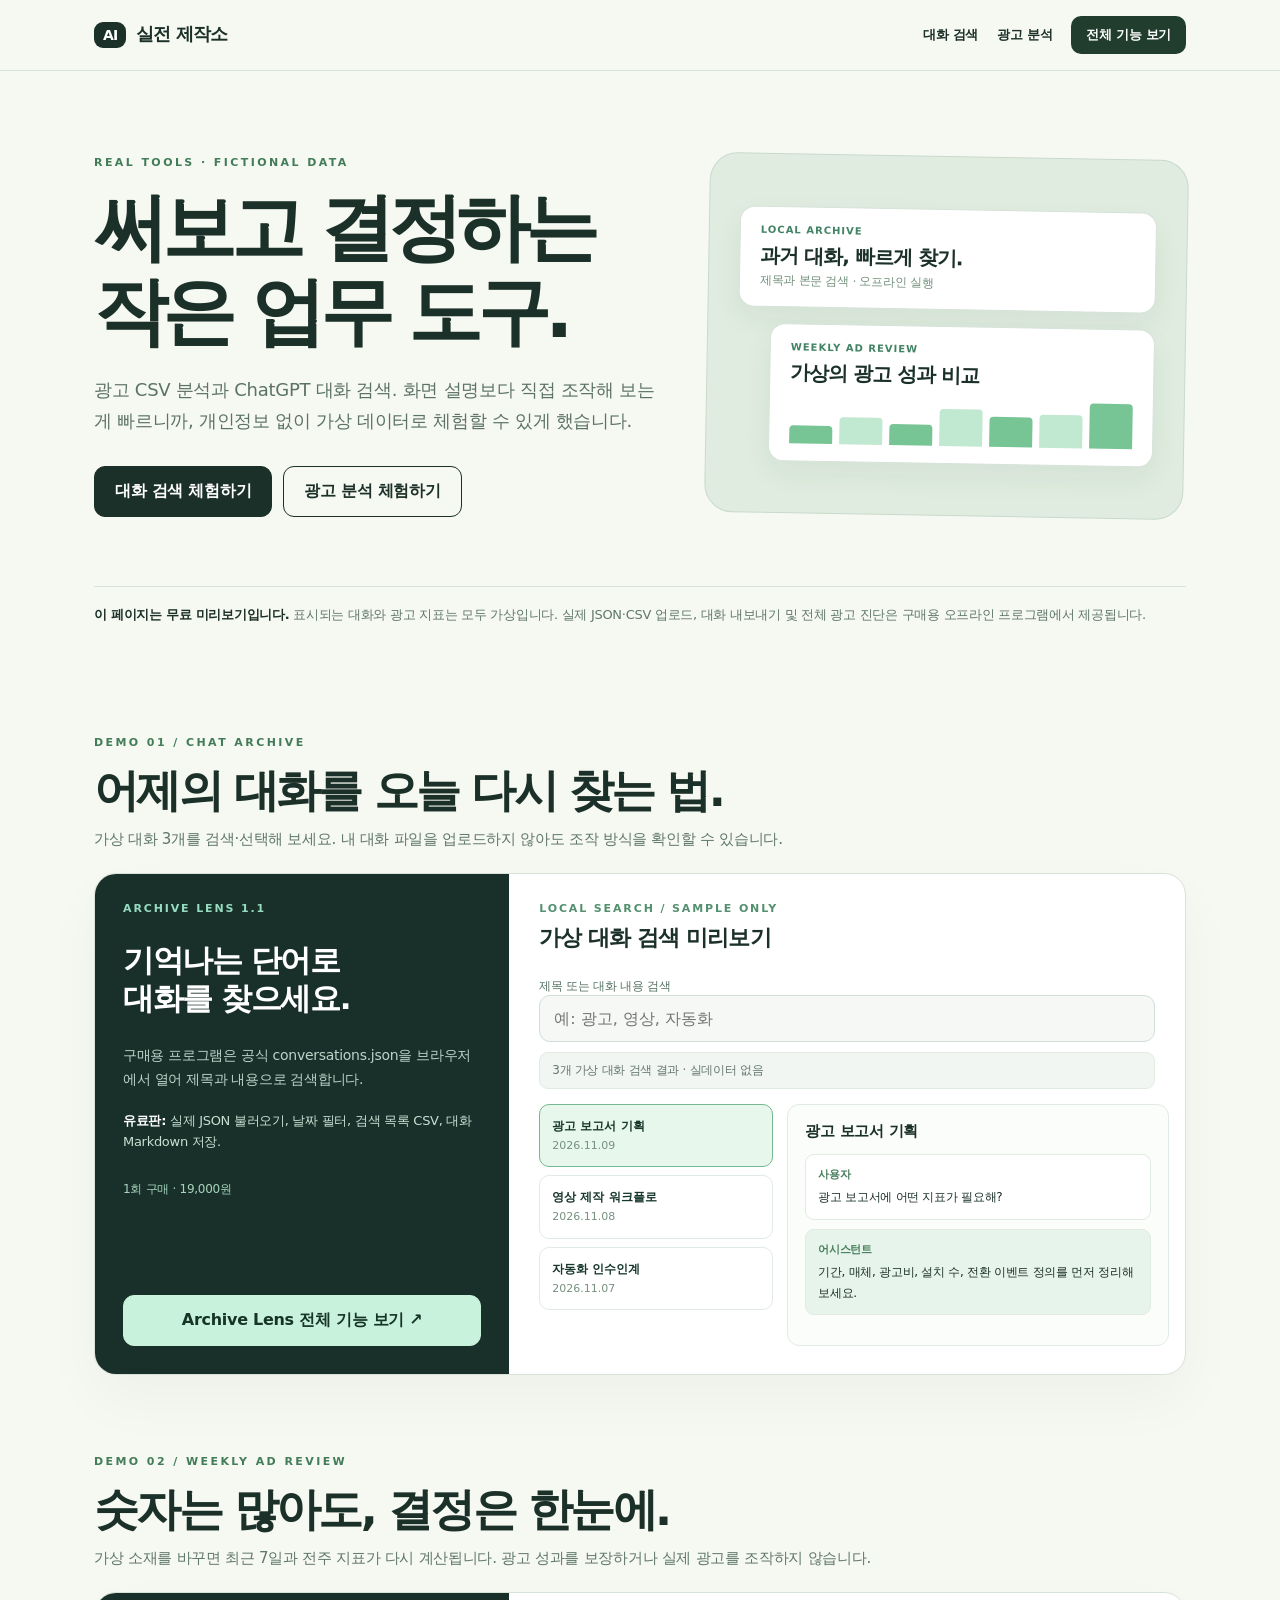
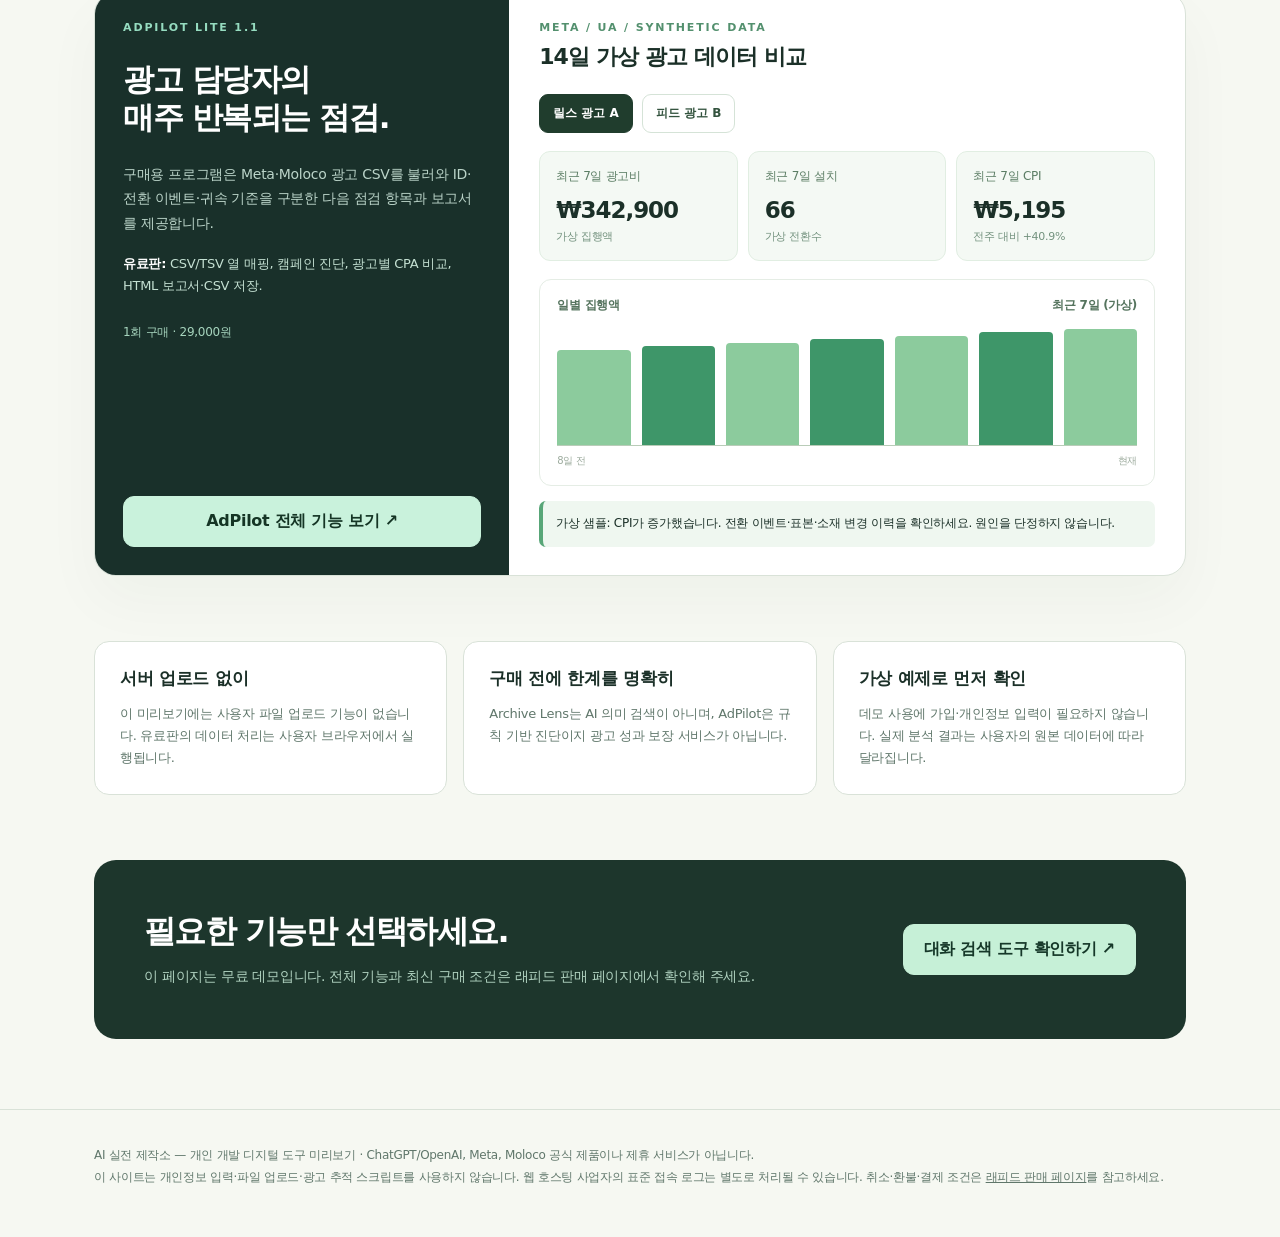
==== index.html @ 25ae543c "Publish fictional-data demo and transparent product links" ====
<!doctype html>
<html lang="ko">
<head>
<meta charset="utf-8">
<meta name="viewport" content="width=device-width,initial-scale=1">
<meta name="theme-color" content="#f6f8f2">
<meta name="description" content="설치 없이 바로 체험하는 오프라인 업무 도구. ChatGPT 대화 검색 Archive Lens 1.1과 Meta·Moloco 광고 CSV 분석 AdPilot Lite 1.1의 가상 데이터 미리보기.">
<meta property="og:type" content="website">
<meta property="og:title" content="AI 실전 제작소 | 실전 도구 무료 체험">
<meta property="og:description" content="가상 샘플로 먼저 확인하고, 필요한 제품만 구매하세요. 개인정보 업로드 없는 미리보기.">
<meta property="og:url" content="https://latpeed-ai-lab-preview.pages.dev/">
<meta property="og:image" content="https://latpeed-ai-lab-preview.pages.dev/preview.png">
<meta property="og:image:width" content="1200">
<meta property="og:image:height" content="630">
<meta name="twitter:card" content="summary_large_image">
<link rel="canonical" href="https://latpeed-ai-lab-preview.pages.dev/">
<title>AI 실전 제작소 | 오프라인 도구 무료 체험</title>
<style>
:root{color-scheme:light;--ink:#1b3028;--muted:#60776b;--line:#d9e2d8;--white:#fff;--mint:#d6f4df;--leaf:#246645;--cream:#f6f8f2}
*{box-sizing:border-box}html{scroll-behavior:smooth}body{margin:0;background:var(--cream);color:var(--ink);font-family:system-ui,-apple-system,"Apple SD Gothic Neo","Noto Sans KR",sans-serif;letter-spacing:-.018em}
button,input{font:inherit}button{cursor:pointer}a{color:inherit}header{position:sticky;top:0;background:rgba(246,248,242,.94);backdrop-filter:blur(16px);border-bottom:1px solid var(--line);z-index:10}
nav,.wrap{max-width:1140px;margin:auto;padding:0 24px}nav{min-height:70px;display:flex;align-items:center;justify-content:space-between;gap:16px}nav .brand{font-weight:850;font-size:18px;letter-spacing:-.05em;text-decoration:none}nav .brand span{display:inline-block;background:var(--ink);color:white;border-radius:9px;padding:5px 9px;margin-right:10px;font-size:14px}nav .links{display:flex;gap:19px;align-items:center;font-size:13px;font-weight:700}nav .links a{text-decoration:none}.toplink{background:#213d2d;color:#fff;padding:10px 15px;border-radius:10px}
.hero{padding:85px 0 56px;display:grid;grid-template-columns:1.1fr .9fr;gap:28px;align-items:center}.eyebrow{font-size:11px;letter-spacing:.22em;font-weight:850;color:#427c58}.hero h1{font-size:clamp(40px,6vw,74px);line-height:1.14;letter-spacing:-.075em;margin:16px 0 20px;font-weight:850}.hero p{font-size:18px;line-height:1.75;color:#5b7266;max-width:570px}.actions{display:flex;gap:11px;flex-wrap:wrap;margin-top:29px}.btn{border:1px solid var(--ink);background:var(--ink);color:#fff;border-radius:11px;padding:14px 20px;font-weight:800;text-decoration:none;display:inline-flex;align-items:center;justify-content:center}.btn.secondary{background:transparent;color:var(--ink)}.btn:focus-visible,button:focus-visible,a:focus-visible,input:focus-visible{outline:3px solid #51aa76;outline-offset:3px}
.hero-art{background:#dfecdf;border:1px solid #c9dacb;border-radius:28px;padding:30px;min-height:360px;display:flex;flex-direction:column;gap:16px;justify-content:center;transform:rotate(1deg)}
.mock{border:1px solid #d7e2d9;background:white;border-radius:15px;padding:17px 20px;box-shadow:0 12px 30px #24462f0f}.mock:nth-child(2){margin-left:32px}.mock .mini{font-size:10px;font-weight:800;letter-spacing:.1em;color:#438365}.mock strong{display:block;margin-top:7px;font-size:20px;letter-spacing:-.05em}.bars{display:flex;gap:7px;height:45px;align-items:end;margin-top:12px}.bars i{display:block;background:#77c495;border-radius:4px 4px 0 0;flex:1}.bars i:nth-child(2n){background:#c1e8d0}
.note{border-top:1px solid var(--line);padding:19px 0;color:var(--muted);font-size:13px}.note strong{color:var(--ink)}.section-head{padding:75px 0 20px}.section-head h2{font-size:clamp(29px,4vw,45px);line-height:1.3;letter-spacing:-.06em;margin:12px 0 7px}.section-head p{margin:0;color:var(--muted);font-size:15px;line-height:1.7}
.demo{display:grid;grid-template-columns:0.38fr .62fr;border:1px solid var(--line);background:white;border-radius:22px;overflow:hidden;min-height:475px;box-shadow:0 25px 60px #16342109}.side{background:#19302a;color:#fff;padding:28px;display:flex;flex-direction:column;gap:18px}.side .line{color:#96dcc0;letter-spacing:.17em;font-weight:800;font-size:11px}.side h3{font-size:31px;line-height:1.23;letter-spacing:-.045em;margin:8px 0}.side p{font-size:14px;line-height:1.75;color:#bbd4c9;margin:0}.side .bullet{font-size:13px;line-height:1.65;color:#c5e1d3}.side .bullet b{color:white}.side .btn{background:#c9f2dc;color:#153525;border-color:#c9f2dc;margin-top:auto}.side .price{font-size:12px;color:#a6d4bd;margin-top:10px}.panel{padding:28px 30px;min-width:0}.panel-label{font-size:11px;color:#53906e;font-weight:800;letter-spacing:.17em}.panel-title{font-weight:800;font-size:22px;letter-spacing:-.04em;margin:8px 0 22px}
.search{width:100%;border:1px solid #d2dfd7;border-radius:11px;background:#f5f8f5;padding:13px 14px;outline:none}.search:focus{border-color:#4b956e}.sample-bar{font-size:12px;color:#65776e;background:#f1f6f2;border:1px solid #e2ebe2;border-radius:9px;margin:10px 0 15px;padding:9px 12px}.archive-layout{display:grid;grid-template-columns:38% 62%;gap:14px}.chat-list{display:flex;flex-direction:column;gap:8px}.chat-list button{border:1px solid #e1eae3;padding:12px;border-radius:10px;background:#fff;text-align:left;color:#18372b;font-size:12px;font-weight:800;line-height:1.5}.chat-list button.active,.chat-list button:hover{background:#e7f7eb;border-color:#75b992}.chat-list button small{display:block;font-size:11px;font-weight:400;color:#75917e;margin-top:3px}.chat-body{border:1px solid #e1eae3;border-radius:12px;padding:17px;background:#fbfdfa;min-height:242px;overflow-wrap:anywhere}.chat-body h4{margin:0 0 13px;font-size:15px}.bubble{padding:11px 12px;margin:9px 0;border:1px solid #e1ebe2;border-radius:9px;background:white;font-size:12px;line-height:1.7}.bubble strong{display:block;margin-bottom:3px;font-size:11px;color:#487f5c}.bubble.ai{background:#e7f4eb}
.metric-grid{display:grid;grid-template-columns:repeat(3,1fr);gap:10px;margin:18px 0}.metric{background:#f4f9f4;border:1px solid #e1eee2;border-radius:11px;padding:16px}.metric .label{font-size:12px;color:#5b7d64}.metric .number{margin-top:12px;font-weight:800;font-size:23px;letter-spacing:-.045em}.metric small{display:block;color:#72917d;font-size:11px;margin-top:6px}.ad-select{display:flex;gap:9px;flex-wrap:wrap}.ad-select button{border:1px solid #d5e3d7;padding:10px 13px;border-radius:9px;background:white;font-weight:700;font-size:12px;color:#33533e}.ad-select button.active{background:#203d2d;border-color:#203d2d;color:white}
.ad-chart{border:1px solid #e5ede5;border-radius:12px;padding:17px;margin-top:12px}.ad-chart header{position:static;background:transparent;border:0;font-size:12px;color:#55745e;font-weight:800;display:flex;justify-content:space-between}.cols{display:flex;height:117px;align-items:flex-end;gap:11px;border-bottom:1px solid #b9ccb8;margin-top:15px}.bar-col{flex:1;display:flex;flex-direction:column;justify-content:flex-end;height:100%;gap:2px}.bar-col div{background:#8ccb9d;border-radius:4px 4px 0 0;min-height:4px}.bar-col:nth-child(2n) div{background:#3e9669}.bar-legend{display:flex;justify-content:space-between;margin-top:8px;color:#9cab9d;font-size:10px}.tip{background:#eff7f0;border-left:4px solid #58a678;border-radius:7px;margin-top:15px;padding:13px;font-size:12px;line-height:1.65}
.explain{display:grid;grid-template-columns:repeat(3,1fr);gap:16px;margin:65px 0}.explain article{padding:25px;border:1px solid var(--line);border-radius:15px;background:#fff}.explain article strong{font-size:17px}.explain p{font-size:13px;color:var(--muted);line-height:1.7;margin-bottom:0}.final{background:#1d362c;color:#fff;border-radius:22px;padding:50px;margin:34px 0 70px;display:flex;align-items:center;justify-content:space-between;gap:25px}.final h2{margin:0 0 11px;font-size:32px;letter-spacing:-.05em}.final p{margin:0;color:#b0d2c0;line-height:1.7;font-size:14px}.final .btn{background:#c6f0d7;color:#163829;border-color:#c6f0d7;white-space:nowrap}footer{border-top:1px solid var(--line);padding:34px 0 48px;color:var(--muted);font-size:12px;line-height:1.9}footer a{text-decoration:underline}
@media(max-width:800px){.hero{grid-template-columns:1fr;padding:57px 0 28px}.hero-art{min-height:245px;transform:none;padding:18px}.hero h1{font-size:48px}.demo{grid-template-columns:1fr}.side .btn{margin-top:10px}.section-head{padding-top:46px}.explain{grid-template-columns:1fr;gap:11px;margin:42px 0}.final{padding:30px;flex-direction:column;align-items:flex-start}.archive-layout{grid-template-columns:1fr}.chat-list{display:grid;grid-template-columns:repeat(3,1fr)}.chat-list button{font-size:11px;padding:9px}}
@media(max-width:480px){nav,.wrap{padding-left:17px;padding-right:17px}nav .links{gap:10px}nav .links a:not(.toplink){display:none}.hero h1{font-size:40px}.hero p{font-size:15px}.panel{padding:22px 16px}.metric-grid{gap:6px}.metric{padding:10px}.metric .number{font-size:17px}.chat-list{grid-template-columns:1fr}.chat-list button{padding:11px}.final{margin-top:25px}.side{padding:25px}.side h3{font-size:26px}}
@media(prefers-reduced-motion:reduce){html{scroll-behavior:auto}*{animation:none!important;transition:none!important}}
</style>
</head>
<body>
<header><nav><a href="#top" class="brand"><span>AI</span>실전 제작소</a><div class="links"><a href="#archive">대화 검색</a><a href="#adpilot">광고 분석</a><a href="https://www.latpeed.com/products/sb5ge?utm_source=ai_lab_demo&utm_medium=owned_site&utm_campaign=launch_20261114&utm_content=adpilot" class="toplink">전체 기능 보기</a></div></nav></header>
<main class="wrap" id="top">
<section class="hero">
<div><div class="eyebrow">REAL TOOLS · FICTIONAL DATA</div><h1>써보고 결정하는<br>작은 업무 도구.</h1><p>광고 CSV 분석과 ChatGPT 대화 검색. 화면 설명보다 직접 조작해 보는 게 빠르니까, 개인정보 없이 가상 데이터로 체험할 수 있게 했습니다.</p><div class="actions"><a class="btn" href="#archive">대화 검색 체험하기</a><a class="btn secondary" href="#adpilot">광고 분석 체험하기</a></div></div>
<div class="hero-art" role="img" aria-label="광고 분석과 오프라인 대화 검색을 표현한 예시 대시보드">
<div class="mock"><div class="mini">LOCAL ARCHIVE</div><strong>과거 대화, 빠르게 찾기.</strong><span style="font-size:12px;color:#718f7b">제목과 본문 검색 · 오프라인 실행</span></div>
<div class="mock"><div class="mini">WEEKLY AD REVIEW</div><strong>가상의 광고 성과 비교</strong><div class="bars"><i style="height:40%"></i><i style="height:60%"></i><i style="height:45%"></i><i style="height:82%"></i><i style="height:65%"></i><i style="height:72%"></i><i style="height:98%"></i></div></div>
</div></section>
<p class="note"><strong>이 페이지는 무료 미리보기입니다.</strong> 표시되는 대화와 광고 지표는 모두 가상입니다. 실제 JSON·CSV 업로드, 대화 내보내기 및 전체 광고 진단은 구매용 오프라인 프로그램에서 제공됩니다.</p>
<section class="section-head" id="archive"><span class="eyebrow">DEMO 01 / CHAT ARCHIVE</span><h2>어제의 대화를 오늘 다시 찾는 법.</h2><p>가상 대화 3개를 검색·선택해 보세요. 내 대화 파일을 업로드하지 않아도 조작 방식을 확인할 수 있습니다.</p></section>
<section class="demo" aria-labelledby="archiveName">
<div class="side"><div class="line">ARCHIVE LENS 1.1</div><h3 id="archiveName">기억나는 단어로<br>대화를 찾으세요.</h3><p>구매용 프로그램은 공식 conversations.json을 브라우저에서 열어 제목과 내용으로 검색합니다.</p><div class="bullet"><b>유료판:</b> 실제 JSON 불러오기, 날짜 필터, 검색 목록 CSV, 대화 Markdown 저장.</div><div class="price">1회 구매 · 19,000원</div><a class="btn" href="https://www.latpeed.com/products/tej54?utm_source=ai_lab_demo&utm_medium=owned_site&utm_campaign=launch_20261114&utm_content=archive">Archive Lens 전체 기능 보기 ↗</a></div>
<div class="panel"><div class="panel-label">LOCAL SEARCH / SAMPLE ONLY</div><div class="panel-title">가상 대화 검색 미리보기</div><label for="query" style="font-size:12px;color:#557263">제목 또는 대화 내용 검색</label><input class="search" id="query" autocomplete="off" placeholder="예: 광고, 영상, 자동화"><div class="sample-bar" id="archiveCount" role="status">3개 가상 대화</div><div class="archive-layout"><div class="chat-list" id="chatList"></div><div class="chat-body" id="chatBody" aria-live="polite"></div></div></div>
</section>
<section class="section-head" id="adpilot"><span class="eyebrow">DEMO 02 / WEEKLY AD REVIEW</span><h2>숫자는 많아도, 결정은 한눈에.</h2><p>가상 소재를 바꾸면 최근 7일과 전주 지표가 다시 계산됩니다. 광고 성과를 보장하거나 실제 광고를 조작하지 않습니다.</p></section>
<section class="demo" aria-labelledby="pilotName">
<div class="side"><div class="line">ADPILOT LITE 1.1</div><h3 id="pilotName">광고 담당자의<br>매주 반복되는 점검.</h3><p>구매용 프로그램은 Meta·Moloco 광고 CSV를 불러와 ID·전환 이벤트·귀속 기준을 구분한 다음 점검 항목과 보고서를 제공합니다.</p><div class="bullet"><b>유료판:</b> CSV/TSV 열 매핑, 캠페인 진단, 광고별 CPA 비교, HTML 보고서·CSV 저장.</div><div class="price">1회 구매 · 29,000원</div><a class="btn" href="https://www.latpeed.com/products/sb5ge?utm_source=ai_lab_demo&utm_medium=owned_site&utm_campaign=launch_20261114&utm_content=adpilot">AdPilot 전체 기능 보기 ↗</a></div>
<div class="panel"><div class="panel-label">META / UA / SYNTHETIC DATA</div><div class="panel-title">14일 가상 광고 데이터 비교</div><div class="ad-select" id="adControls"><button class="active" type="button" data-ad="a">릴스 광고 A</button><button type="button" data-ad="b">피드 광고 B</button></div><div class="metric-grid"><div class="metric"><div class="label">최근 7일 광고비</div><div class="number" id="spend">—</div><small>가상 집행액</small></div><div class="metric"><div class="label">최근 7일 설치</div><div class="number" id="installs">—</div><small>가상 전환수</small></div><div class="metric"><div class="label">최근 7일 CPI</div><div class="number" id="cpi">—</div><small id="delta">전주 대비 —</small></div></div><div class="ad-chart"><header><span>일별 집행액</span><span>최근 7일 (가상)</span></header><div class="cols" id="adBars" role="img" aria-label="선택한 가상 광고의 최근 7일 집행액 막대그래프"></div><div class="bar-legend"><span>8일 전</span><span>현재</span></div></div><div class="tip" id="adTip" role="status">샘플 지표를 확인하세요.</div></div>
</section>
<div class="explain"><article><strong>서버 업로드 없이</strong><p>이 미리보기에는 사용자 파일 업로드 기능이 없습니다. 유료판의 데이터 처리는 사용자 브라우저에서 실행됩니다.</p></article><article><strong>구매 전에 한계를 명확히</strong><p>Archive Lens는 AI 의미 검색이 아니며, AdPilot은 규칙 기반 진단이지 광고 성과 보장 서비스가 아닙니다.</p></article><article><strong>가상 예제로 먼저 확인</strong><p>데모 사용에 가입·개인정보 입력이 필요하지 않습니다. 실제 분석 결과는 사용자의 원본 데이터에 따라 달라집니다.</p></article></div>
<div class="final"><div><h2>필요한 기능만 선택하세요.</h2><p>이 페이지는 무료 데모입니다. 전체 기능과 최신 구매 조건은 래피드 판매 페이지에서 확인해 주세요.</p></div><a class="btn" href="https://www.latpeed.com/products/tej54?utm_source=ai_lab_demo&utm_medium=owned_site&utm_campaign=launch_20261114&utm_content=archive">대화 검색 도구 확인하기 ↗</a></div>
</main>
<footer><div class="wrap">AI 실전 제작소 — 개인 개발 디지털 도구 미리보기 · ChatGPT/OpenAI, Meta, Moloco 공식 제품이나 제휴 서비스가 아닙니다.<br>이 사이트는 개인정보 입력·파일 업로드·광고 추적 스크립트를 사용하지 않습니다. 웹 호스팅 사업자의 표준 접속 로그는 별도로 처리될 수 있습니다. 취소·환불·결제 조건은 <a href="https://www.latpeed.com/products/sb5ge?utm_source=ai_lab_demo&utm_medium=owned_site&utm_campaign=launch_20261114&utm_content=adpilot">래피드 판매 페이지</a>를 참고하세요.</div></footer>
<script>
'use strict';
(function(){
const chats=[
{title:'광고 보고서 기획',date:'2026.11.09',messages:[['사용자','광고 보고서에 어떤 지표가 필요해?'],['어시스턴트','기간, 매체, 광고비, 설치 수, 전환 이벤트 정의를 먼저 정리해 보세요.']]},
{title:'영상 제작 워크플로',date:'2026.11.08',messages:[['사용자','여러 짧은 영상 클립을 조립하려면?'],['어시스턴트','클립 해상도와 프레임 속도를 먼저 확인하고, 순서를 고정한 후 출력 영상을 재생해 검수합니다.']]},
{title:'자동화 인수인계',date:'2026.11.07',messages:[['사용자','자동화 프로젝트를 다른 담당자에게 넘기려면?'],['어시스턴트','실행 환경, 입력 데이터, 완료 기준, 검증 결과, 남은 위험을 기록하세요.']]}]
let selected=0;
const list=document.getElementById('chatList'),body=document.getElementById('chatBody'),query=document.getElementById('query'),count=document.getElementById('archiveCount');
function render(){
 const q=query.value.trim().toLocaleLowerCase(),matches=chats.map((v,i)=>({v,i})).filter(o=>(o.v.title+' '+o.v.messages.map(m=>m[1]).join(' ')).toLocaleLowerCase().includes(q));
 count.textContent=matches.length+'개 가상 대화 검색 결과 · 실데이터 없음';
 if(!matches.find(o=>o.i===selected)) selected=matches.length?matches[0].i:-1;
 list.replaceChildren();
 matches.forEach(o=>{const btn=document.createElement('button');btn.type='button';btn.className=o.i===selected?'active':'';btn.textContent=o.v.title;const small=document.createElement('small');small.textContent=o.v.date;btn.appendChild(small);btn.onclick=function(){selected=o.i;render()};list.appendChild(btn)});
 body.replaceChildren();
 if(selected===-1){const d=document.createElement('p');d.textContent='해당 단어를 포함한 가상 대화가 없습니다.';body.appendChild(d);return}
 const c=chats[selected],h=document.createElement('h4');h.textContent=c.title;body.appendChild(h);
 c.messages.forEach(m=>{const bubble=document.createElement('div');bubble.className='bubble'+(m[0]==='어시스턴트'?' ai':'');const label=document.createElement('strong');label.textContent=m[0];const content=document.createElement('span');content.textContent=m[1];bubble.append(label,content);body.appendChild(bubble)})
}
query.addEventListener('input',render);render();
const data={
a:{name:'릴스 광고 A',prev:[{s:35500,i:11},{s:38000,i:12},{s:38500,i:11},{s:41500,i:11},{s:41200,i:11},{s:42500,i:10},{s:43000,i:10}],now:[{s:44000,i:10},{s:45800,i:9},{s:47600,i:11},{s:49000,i:10},{s:50500,i:8},{s:52100,i:9},{s:53900,i:9}]},
b:{name:'피드 광고 B',prev:[{s:44000,i:14},{s:42000,i:15},{s:42500,i:14},{s:42000,i:15},{s:41800,i:17},{s:40500,i:17},{s:40000,i:18}],now:[{s:39800,i:19},{s:39400,i:19},{s:39000,i:19},{s:38900,i:20},{s:38400,i:21},{s:38000,i:23},{s:37800,i:24}]}}
const won=n=>'₩'+Math.round(n).toLocaleString('ko-KR'),sum=(a,k)=>a.reduce((n,o)=>n+o[k],0);
function showAd(key){
 const item=data[key],total=sum(item.now,'s'),installs=sum(item.now,'i'),prevCpi=sum(item.prev,'s')/sum(item.prev,'i'),cpi=total/installs,delta=(cpi/prevCpi-1)*100;
 document.getElementById('spend').textContent=won(total);document.getElementById('installs').textContent=installs.toLocaleString('ko-KR');document.getElementById('cpi').textContent=won(cpi);
 document.getElementById('delta').textContent='전주 대비 '+(delta>0?'+':'')+delta.toFixed(1)+'%';
 const chart=document.getElementById('adBars');chart.replaceChildren();const max=Math.max(...item.now.map(v=>v.s));
 item.now.forEach(v=>{const col=document.createElement('div');col.className='bar-col';const bar=document.createElement('div');bar.style.height=Math.round(v.s/max*100)+'%';col.append(bar);chart.append(col)});
 document.getElementById('adTip').textContent=delta>0?'가상 샘플: CPI가 증가했습니다. 전환 이벤트·표본·소재 변경 이력을 확인하세요. 원인을 단정하지 않습니다.':'가상 샘플: CPI가 낮아졌습니다. 귀속·이벤트 정의와 표본 조건이 동일한지 확인하세요.';
 document.querySelectorAll('[data-ad]').forEach(b=>b.classList.toggle('active',b.dataset.ad===key))
}
document.querySelectorAll('[data-ad]').forEach(b=>b.addEventListener('click',()=>showAd(b.dataset.ad)));showAd('a');
})();
</script>
</body></html>
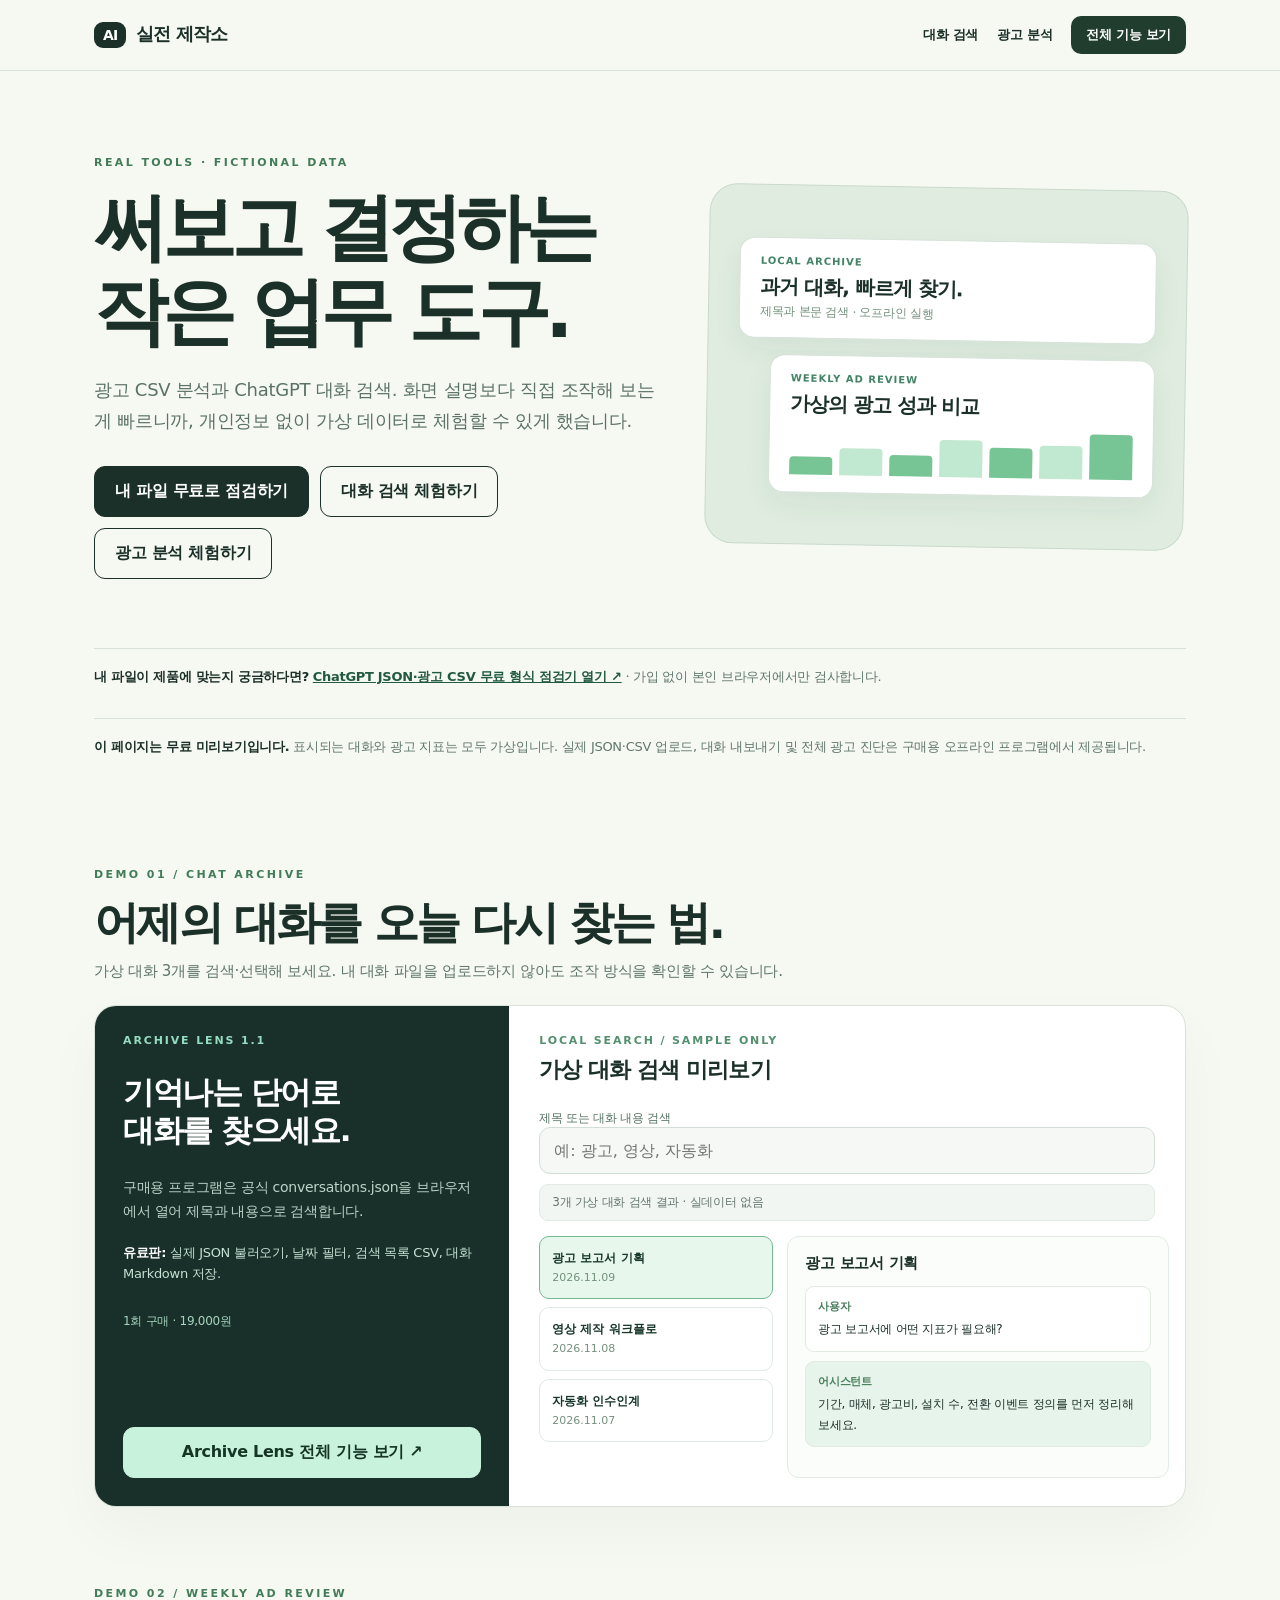
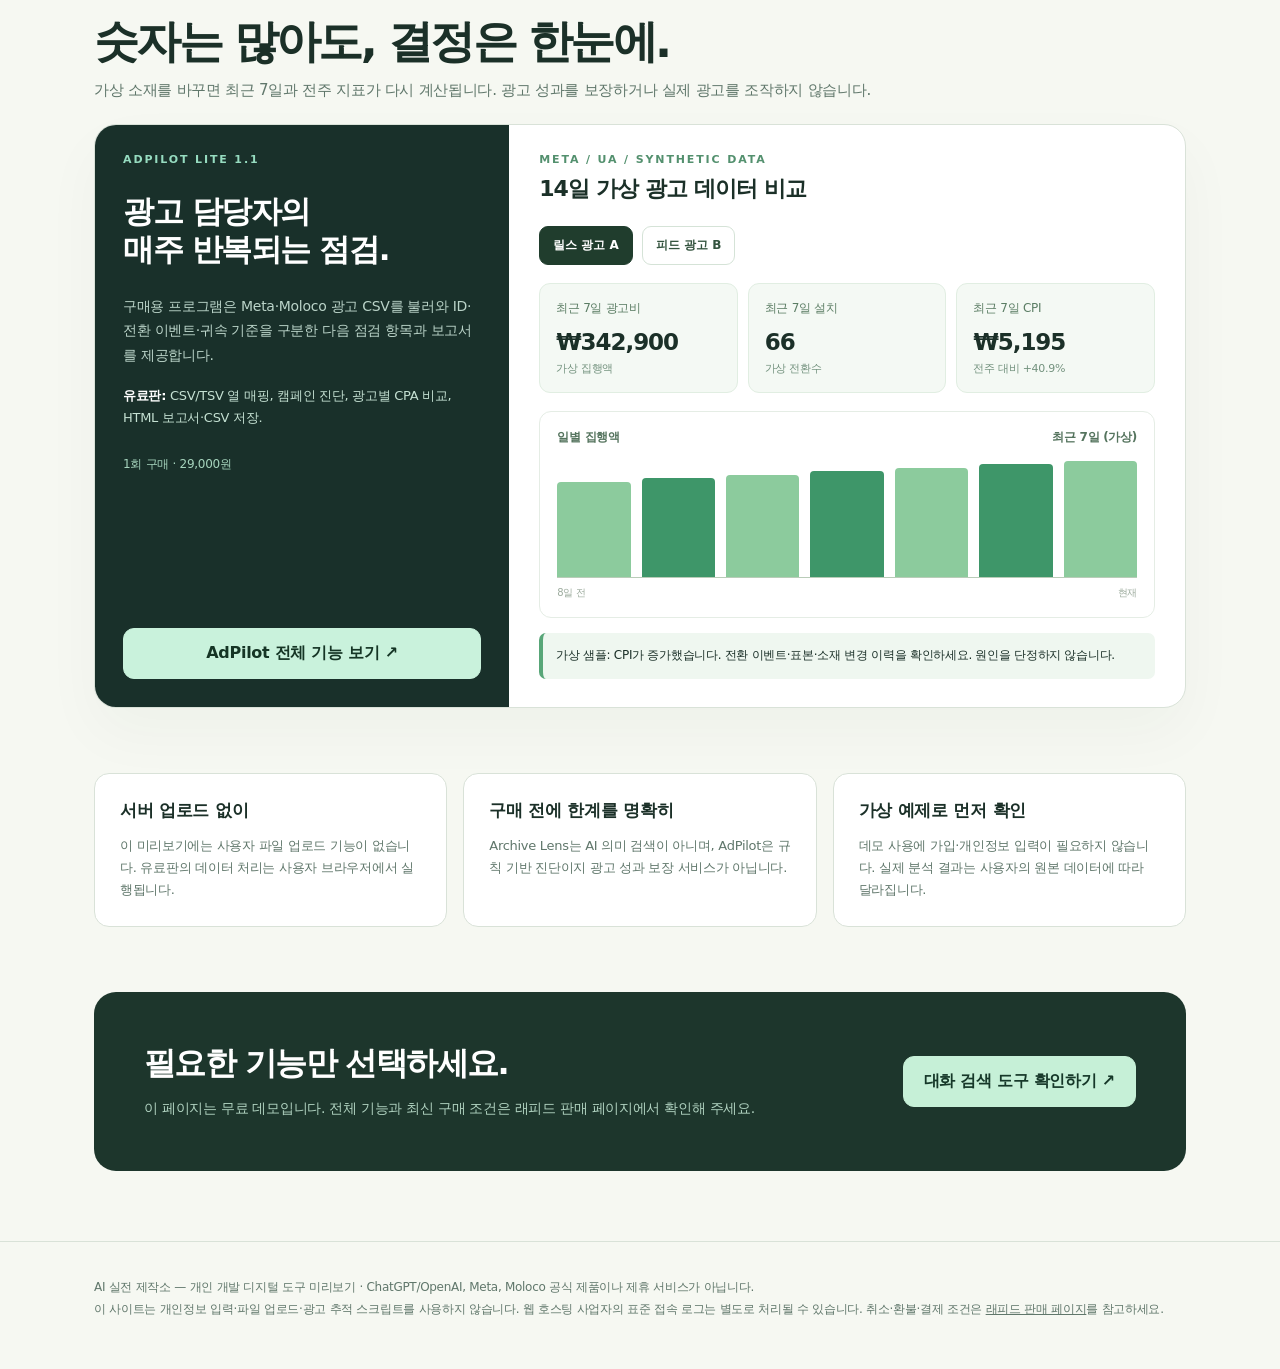
==== commit d181d867: "Add free local ChatGPT JSON and ad CSV compatibility precheck" ====
--- a/index.html
+++ b/index.html
@@ -4,6 +4,7 @@
 <meta charset="utf-8">
 <meta name="viewport" content="width=device-width,initial-scale=1">
 <meta name="theme-color" content="#f6f8f2">
+<link rel="icon" href="favicon.svg" type="image/svg+xml">
 <meta name="description" content="설치 없이 바로 체험하는 오프라인 업무 도구. ChatGPT 대화 검색 Archive Lens 1.1과 Meta·Moloco 광고 CSV 분석 AdPilot Lite 1.1의 가상 데이터 미리보기.">
 <meta property="og:type" content="website">
 <meta property="og:title" content="AI 실전 제작소 | 실전 도구 무료 체험">
@@ -15,34 +16,28 @@
 <meta name="twitter:card" content="summary_large_image">
 <link rel="canonical" href="https://latpeed-ai-lab-preview.pages.dev/">
 <title>AI 실전 제작소 | 오프라인 도구 무료 체험</title>
-<style>
-:root{color-scheme:light;--ink:#1b3028;--muted:#60776b;--line:#d9e2d8;--white:#fff;--mint:#d6f4df;--leaf:#246645;--cream:#f6f8f2}
-*{box-sizing:border-box}html{scroll-behavior:smooth}body{margin:0;background:var(--cream);color:var(--ink);font-family:system-ui,-apple-system,"Apple SD Gothic Neo","Noto Sans KR",sans-serif;letter-spacing:-.018em}
-button,input{font:inherit}button{cursor:pointer}a{color:inherit}header{position:sticky;top:0;background:rgba(246,248,242,.94);backdrop-filter:blur(16px);border-bottom:1px solid var(--line);z-index:10}
-nav,.wrap{max-width:1140px;margin:auto;padding:0 24px}nav{min-height:70px;display:flex;align-items:center;justify-content:space-between;gap:16px}nav .brand{font-weight:850;font-size:18px;letter-spacing:-.05em;text-decoration:none}nav .brand span{display:inline-block;background:var(--ink);color:white;border-radius:9px;padding:5px 9px;margin-right:10px;font-size:14px}nav .links{display:flex;gap:19px;align-items:center;font-size:13px;font-weight:700}nav .links a{text-decoration:none}.toplink{background:#213d2d;color:#fff;padding:10px 15px;border-radius:10px}
-.hero{padding:85px 0 56px;display:grid;grid-template-columns:1.1fr .9fr;gap:28px;align-items:center}.eyebrow{font-size:11px;letter-spacing:.22em;font-weight:850;color:#427c58}.hero h1{font-size:clamp(40px,6vw,74px);line-height:1.14;letter-spacing:-.075em;margin:16px 0 20px;font-weight:850}.hero p{font-size:18px;line-height:1.75;color:#5b7266;max-width:570px}.actions{display:flex;gap:11px;flex-wrap:wrap;margin-top:29px}.btn{border:1px solid var(--ink);background:var(--ink);color:#fff;border-radius:11px;padding:14px 20px;font-weight:800;text-decoration:none;display:inline-flex;align-items:center;justify-content:center}.btn.secondary{background:transparent;color:var(--ink)}.btn:focus-visible,button:focus-visible,a:focus-visible,input:focus-visible{outline:3px solid #51aa76;outline-offset:3px}
-.hero-art{background:#dfecdf;border:1px solid #c9dacb;border-radius:28px;padding:30px;min-height:360px;display:flex;flex-direction:column;gap:16px;justify-content:center;transform:rotate(1deg)}
-.mock{border:1px solid #d7e2d9;background:white;border-radius:15px;padding:17px 20px;box-shadow:0 12px 30px #24462f0f}.mock:nth-child(2){margin-left:32px}.mock .mini{font-size:10px;font-weight:800;letter-spacing:.1em;color:#438365}.mock strong{display:block;margin-top:7px;font-size:20px;letter-spacing:-.05em}.bars{display:flex;gap:7px;height:45px;align-items:end;margin-top:12px}.bars i{display:block;background:#77c495;border-radius:4px 4px 0 0;flex:1}.bars i:nth-child(2n){background:#c1e8d0}
-.note{border-top:1px solid var(--line);padding:19px 0;color:var(--muted);font-size:13px}.note strong{color:var(--ink)}.section-head{padding:75px 0 20px}.section-head h2{font-size:clamp(29px,4vw,45px);line-height:1.3;letter-spacing:-.06em;margin:12px 0 7px}.section-head p{margin:0;color:var(--muted);font-size:15px;line-height:1.7}
-.demo{display:grid;grid-template-columns:0.38fr .62fr;border:1px solid var(--line);background:white;border-radius:22px;overflow:hidden;min-height:475px;box-shadow:0 25px 60px #16342109}.side{background:#19302a;color:#fff;padding:28px;display:flex;flex-direction:column;gap:18px}.side .line{color:#96dcc0;letter-spacing:.17em;font-weight:800;font-size:11px}.side h3{font-size:31px;line-height:1.23;letter-spacing:-.045em;margin:8px 0}.side p{font-size:14px;line-height:1.75;color:#bbd4c9;margin:0}.side .bullet{font-size:13px;line-height:1.65;color:#c5e1d3}.side .bullet b{color:white}.side .btn{background:#c9f2dc;color:#153525;border-color:#c9f2dc;margin-top:auto}.side .price{font-size:12px;color:#a6d4bd;margin-top:10px}.panel{padding:28px 30px;min-width:0}.panel-label{font-size:11px;color:#53906e;font-weight:800;letter-spacing:.17em}.panel-title{font-weight:800;font-size:22px;letter-spacing:-.04em;margin:8px 0 22px}
-.search{width:100%;border:1px solid #d2dfd7;border-radius:11px;background:#f5f8f5;padding:13px 14px;outline:none}.search:focus{border-color:#4b956e}.sample-bar{font-size:12px;color:#65776e;background:#f1f6f2;border:1px solid #e2ebe2;border-radius:9px;margin:10px 0 15px;padding:9px 12px}.archive-layout{display:grid;grid-template-columns:38% 62%;gap:14px}.chat-list{display:flex;flex-direction:column;gap:8px}.chat-list button{border:1px solid #e1eae3;padding:12px;border-radius:10px;background:#fff;text-align:left;color:#18372b;font-size:12px;font-weight:800;line-height:1.5}.chat-list button.active,.chat-list button:hover{background:#e7f7eb;border-color:#75b992}.chat-list button small{display:block;font-size:11px;font-weight:400;color:#75917e;margin-top:3px}.chat-body{border:1px solid #e1eae3;border-radius:12px;padding:17px;background:#fbfdfa;min-height:242px;overflow-wrap:anywhere}.chat-body h4{margin:0 0 13px;font-size:15px}.bubble{padding:11px 12px;margin:9px 0;border:1px solid #e1ebe2;border-radius:9px;background:white;font-size:12px;line-height:1.7}.bubble strong{display:block;margin-bottom:3px;font-size:11px;color:#487f5c}.bubble.ai{background:#e7f4eb}
-.metric-grid{display:grid;grid-template-columns:repeat(3,1fr);gap:10px;margin:18px 0}.metric{background:#f4f9f4;border:1px solid #e1eee2;border-radius:11px;padding:16px}.metric .label{font-size:12px;color:#5b7d64}.metric .number{margin-top:12px;font-weight:800;font-size:23px;letter-spacing:-.045em}.metric small{display:block;color:#72917d;font-size:11px;margin-top:6px}.ad-select{display:flex;gap:9px;flex-wrap:wrap}.ad-select button{border:1px solid #d5e3d7;padding:10px 13px;border-radius:9px;background:white;font-weight:700;font-size:12px;color:#33533e}.ad-select button.active{background:#203d2d;border-color:#203d2d;color:white}
-.ad-chart{border:1px solid #e5ede5;border-radius:12px;padding:17px;margin-top:12px}.ad-chart header{position:static;background:transparent;border:0;font-size:12px;color:#55745e;font-weight:800;display:flex;justify-content:space-between}.cols{display:flex;height:117px;align-items:flex-end;gap:11px;border-bottom:1px solid #b9ccb8;margin-top:15px}.bar-col{flex:1;display:flex;flex-direction:column;justify-content:flex-end;height:100%;gap:2px}.bar-col div{background:#8ccb9d;border-radius:4px 4px 0 0;min-height:4px}.bar-col:nth-child(2n) div{background:#3e9669}.bar-legend{display:flex;justify-content:space-between;margin-top:8px;color:#9cab9d;font-size:10px}.tip{background:#eff7f0;border-left:4px solid #58a678;border-radius:7px;margin-top:15px;padding:13px;font-size:12px;line-height:1.65}
-.explain{display:grid;grid-template-columns:repeat(3,1fr);gap:16px;margin:65px 0}.explain article{padding:25px;border:1px solid var(--line);border-radius:15px;background:#fff}.explain article strong{font-size:17px}.explain p{font-size:13px;color:var(--muted);line-height:1.7;margin-bottom:0}.final{background:#1d362c;color:#fff;border-radius:22px;padding:50px;margin:34px 0 70px;display:flex;align-items:center;justify-content:space-between;gap:25px}.final h2{margin:0 0 11px;font-size:32px;letter-spacing:-.05em}.final p{margin:0;color:#b0d2c0;line-height:1.7;font-size:14px}.final .btn{background:#c6f0d7;color:#163829;border-color:#c6f0d7;white-space:nowrap}footer{border-top:1px solid var(--line);padding:34px 0 48px;color:var(--muted);font-size:12px;line-height:1.9}footer a{text-decoration:underline}
-@media(max-width:800px){.hero{grid-template-columns:1fr;padding:57px 0 28px}.hero-art{min-height:245px;transform:none;padding:18px}.hero h1{font-size:48px}.demo{grid-template-columns:1fr}.side .btn{margin-top:10px}.section-head{padding-top:46px}.explain{grid-template-columns:1fr;gap:11px;margin:42px 0}.final{padding:30px;flex-direction:column;align-items:flex-start}.archive-layout{grid-template-columns:1fr}.chat-list{display:grid;grid-template-columns:repeat(3,1fr)}.chat-list button{font-size:11px;padding:9px}}
-@media(max-width:480px){nav,.wrap{padding-left:17px;padding-right:17px}nav .links{gap:10px}nav .links a:not(.toplink){display:none}.hero h1{font-size:40px}.hero p{font-size:15px}.panel{padding:22px 16px}.metric-grid{gap:6px}.metric{padding:10px}.metric .number{font-size:17px}.chat-list{grid-template-columns:1fr}.chat-list button{padding:11px}.final{margin-top:25px}.side{padding:25px}.side h3{font-size:26px}}
-@media(prefers-reduced-motion:reduce){html{scroll-behavior:auto}*{animation:none!important;transition:none!important}}
-</style>
+<link rel="stylesheet" href="styles.css">
+<script type="application/ld+json">
+{
+  "@context": "https://schema.org",
+  "@type": "WebSite",
+  "name": "AI 실전 제작소 — 무료 도구 체험",
+  "url": "https://latpeed-ai-lab-preview.pages.dev/",
+  "inLanguage": "ko-KR",
+  "description": "개인 데이터 없이 가상 샘플로 체험하는 로컬 업무 도구: Archive Lens 대화 검색과 AdPilot Lite 광고 KPI 비교."
+}
+</script>
 </head>
 <body>
 <header><nav><a href="#top" class="brand"><span>AI</span>실전 제작소</a><div class="links"><a href="#archive">대화 검색</a><a href="#adpilot">광고 분석</a><a href="https://www.latpeed.com/products/sb5ge?utm_source=ai_lab_demo&utm_medium=owned_site&utm_campaign=launch_20261114&utm_content=adpilot" class="toplink">전체 기능 보기</a></div></nav></header>
 <main class="wrap" id="top">
 <section class="hero">
-<div><div class="eyebrow">REAL TOOLS · FICTIONAL DATA</div><h1>써보고 결정하는<br>작은 업무 도구.</h1><p>광고 CSV 분석과 ChatGPT 대화 검색. 화면 설명보다 직접 조작해 보는 게 빠르니까, 개인정보 없이 가상 데이터로 체험할 수 있게 했습니다.</p><div class="actions"><a class="btn" href="#archive">대화 검색 체험하기</a><a class="btn secondary" href="#adpilot">광고 분석 체험하기</a></div></div>
+<div><div class="eyebrow">REAL TOOLS · FICTIONAL DATA</div><h1>써보고 결정하는<br>작은 업무 도구.</h1><p>광고 CSV 분석과 ChatGPT 대화 검색. 화면 설명보다 직접 조작해 보는 게 빠르니까, 개인정보 없이 가상 데이터로 체험할 수 있게 했습니다.</p><div class="actions"><a class="btn" href="/check/">내 파일 무료로 점검하기</a><a class="btn secondary" href="#archive">대화 검색 체험하기</a><a class="btn secondary" href="#adpilot">광고 분석 체험하기</a></div></div>
 <div class="hero-art" role="img" aria-label="광고 분석과 오프라인 대화 검색을 표현한 예시 대시보드">
 <div class="mock"><div class="mini">LOCAL ARCHIVE</div><strong>과거 대화, 빠르게 찾기.</strong><span style="font-size:12px;color:#718f7b">제목과 본문 검색 · 오프라인 실행</span></div>
 <div class="mock"><div class="mini">WEEKLY AD REVIEW</div><strong>가상의 광고 성과 비교</strong><div class="bars"><i style="height:40%"></i><i style="height:60%"></i><i style="height:45%"></i><i style="height:82%"></i><i style="height:65%"></i><i style="height:72%"></i><i style="height:98%"></i></div></div>
 </div></section>
+<p class="note"><strong>내 파일이 제품에 맞는지 궁금하다면?</strong> <a href="/check/" style="font-weight:800;color:#225a40">ChatGPT JSON·광고 CSV 무료 형식 점검기 열기 ↗</a> · 가입 없이 본인 브라우저에서만 검사합니다.</p>
 <p class="note"><strong>이 페이지는 무료 미리보기입니다.</strong> 표시되는 대화와 광고 지표는 모두 가상입니다. 실제 JSON·CSV 업로드, 대화 내보내기 및 전체 광고 진단은 구매용 오프라인 프로그램에서 제공됩니다.</p>
 <section class="section-head" id="archive"><span class="eyebrow">DEMO 01 / CHAT ARCHIVE</span><h2>어제의 대화를 오늘 다시 찾는 법.</h2><p>가상 대화 3개를 검색·선택해 보세요. 내 대화 파일을 업로드하지 않아도 조작 방식을 확인할 수 있습니다.</p></section>
 <section class="demo" aria-labelledby="archiveName">
@@ -58,41 +53,5 @@
 <div class="final"><div><h2>필요한 기능만 선택하세요.</h2><p>이 페이지는 무료 데모입니다. 전체 기능과 최신 구매 조건은 래피드 판매 페이지에서 확인해 주세요.</p></div><a class="btn" href="https://www.latpeed.com/products/tej54?utm_source=ai_lab_demo&utm_medium=owned_site&utm_campaign=launch_20261114&utm_content=archive">대화 검색 도구 확인하기 ↗</a></div>
 </main>
 <footer><div class="wrap">AI 실전 제작소 — 개인 개발 디지털 도구 미리보기 · ChatGPT/OpenAI, Meta, Moloco 공식 제품이나 제휴 서비스가 아닙니다.<br>이 사이트는 개인정보 입력·파일 업로드·광고 추적 스크립트를 사용하지 않습니다. 웹 호스팅 사업자의 표준 접속 로그는 별도로 처리될 수 있습니다. 취소·환불·결제 조건은 <a href="https://www.latpeed.com/products/sb5ge?utm_source=ai_lab_demo&utm_medium=owned_site&utm_campaign=launch_20261114&utm_content=adpilot">래피드 판매 페이지</a>를 참고하세요.</div></footer>
-<script>
-'use strict';
-(function(){
-const chats=[
-{title:'광고 보고서 기획',date:'2026.11.09',messages:[['사용자','광고 보고서에 어떤 지표가 필요해?'],['어시스턴트','기간, 매체, 광고비, 설치 수, 전환 이벤트 정의를 먼저 정리해 보세요.']]},
-{title:'영상 제작 워크플로',date:'2026.11.08',messages:[['사용자','여러 짧은 영상 클립을 조립하려면?'],['어시스턴트','클립 해상도와 프레임 속도를 먼저 확인하고, 순서를 고정한 후 출력 영상을 재생해 검수합니다.']]},
-{title:'자동화 인수인계',date:'2026.11.07',messages:[['사용자','자동화 프로젝트를 다른 담당자에게 넘기려면?'],['어시스턴트','실행 환경, 입력 데이터, 완료 기준, 검증 결과, 남은 위험을 기록하세요.']]}]
-let selected=0;
-const list=document.getElementById('chatList'),body=document.getElementById('chatBody'),query=document.getElementById('query'),count=document.getElementById('archiveCount');
-function render(){
- const q=query.value.trim().toLocaleLowerCase(),matches=chats.map((v,i)=>({v,i})).filter(o=>(o.v.title+' '+o.v.messages.map(m=>m[1]).join(' ')).toLocaleLowerCase().includes(q));
- count.textContent=matches.length+'개 가상 대화 검색 결과 · 실데이터 없음';
- if(!matches.find(o=>o.i===selected)) selected=matches.length?matches[0].i:-1;
- list.replaceChildren();
- matches.forEach(o=>{const btn=document.createElement('button');btn.type='button';btn.className=o.i===selected?'active':'';btn.textContent=o.v.title;const small=document.createElement('small');small.textContent=o.v.date;btn.appendChild(small);btn.onclick=function(){selected=o.i;render()};list.appendChild(btn)});
- body.replaceChildren();
- if(selected===-1){const d=document.createElement('p');d.textContent='해당 단어를 포함한 가상 대화가 없습니다.';body.appendChild(d);return}
- const c=chats[selected],h=document.createElement('h4');h.textContent=c.title;body.appendChild(h);
- c.messages.forEach(m=>{const bubble=document.createElement('div');bubble.className='bubble'+(m[0]==='어시스턴트'?' ai':'');const label=document.createElement('strong');label.textContent=m[0];const content=document.createElement('span');content.textContent=m[1];bubble.append(label,content);body.appendChild(bubble)})
-}
-query.addEventListener('input',render);render();
-const data={
-a:{name:'릴스 광고 A',prev:[{s:35500,i:11},{s:38000,i:12},{s:38500,i:11},{s:41500,i:11},{s:41200,i:11},{s:42500,i:10},{s:43000,i:10}],now:[{s:44000,i:10},{s:45800,i:9},{s:47600,i:11},{s:49000,i:10},{s:50500,i:8},{s:52100,i:9},{s:53900,i:9}]},
-b:{name:'피드 광고 B',prev:[{s:44000,i:14},{s:42000,i:15},{s:42500,i:14},{s:42000,i:15},{s:41800,i:17},{s:40500,i:17},{s:40000,i:18}],now:[{s:39800,i:19},{s:39400,i:19},{s:39000,i:19},{s:38900,i:20},{s:38400,i:21},{s:38000,i:23},{s:37800,i:24}]}}
-const won=n=>'₩'+Math.round(n).toLocaleString('ko-KR'),sum=(a,k)=>a.reduce((n,o)=>n+o[k],0);
-function showAd(key){
- const item=data[key],total=sum(item.now,'s'),installs=sum(item.now,'i'),prevCpi=sum(item.prev,'s')/sum(item.prev,'i'),cpi=total/installs,delta=(cpi/prevCpi-1)*100;
- document.getElementById('spend').textContent=won(total);document.getElementById('installs').textContent=installs.toLocaleString('ko-KR');document.getElementById('cpi').textContent=won(cpi);
- document.getElementById('delta').textContent='전주 대비 '+(delta>0?'+':'')+delta.toFixed(1)+'%';
- const chart=document.getElementById('adBars');chart.replaceChildren();const max=Math.max(...item.now.map(v=>v.s));
- item.now.forEach(v=>{const col=document.createElement('div');col.className='bar-col';const bar=document.createElement('div');bar.style.height=Math.round(v.s/max*100)+'%';col.append(bar);chart.append(col)});
- document.getElementById('adTip').textContent=delta>0?'가상 샘플: CPI가 증가했습니다. 전환 이벤트·표본·소재 변경 이력을 확인하세요. 원인을 단정하지 않습니다.':'가상 샘플: CPI가 낮아졌습니다. 귀속·이벤트 정의와 표본 조건이 동일한지 확인하세요.';
- document.querySelectorAll('[data-ad]').forEach(b=>b.classList.toggle('active',b.dataset.ad===key))
-}
-document.querySelectorAll('[data-ad]').forEach(b=>b.addEventListener('click',()=>showAd(b.dataset.ad)));showAd('a');
-})();
-</script>
+<script src="app.js" defer></script>
 </body></html>
--- a/styles.css
+++ b/styles.css
@@ -0,0 +1,17 @@
+
+:root{color-scheme:light;--ink:#1b3028;--muted:#60776b;--line:#d9e2d8;--white:#fff;--mint:#d6f4df;--leaf:#246645;--cream:#f6f8f2}
+*{box-sizing:border-box}html{scroll-behavior:smooth}body{margin:0;background:var(--cream);color:var(--ink);font-family:system-ui,-apple-system,"Apple SD Gothic Neo","Noto Sans KR",sans-serif;letter-spacing:-.018em}
+button,input{font:inherit}button{cursor:pointer}a{color:inherit}header{position:sticky;top:0;background:rgba(246,248,242,.94);backdrop-filter:blur(16px);border-bottom:1px solid var(--line);z-index:10}
+nav,.wrap{max-width:1140px;margin:auto;padding:0 24px}nav{min-height:70px;display:flex;align-items:center;justify-content:space-between;gap:16px}nav .brand{font-weight:850;font-size:18px;letter-spacing:-.05em;text-decoration:none}nav .brand span{display:inline-block;background:var(--ink);color:white;border-radius:9px;padding:5px 9px;margin-right:10px;font-size:14px}nav .links{display:flex;gap:19px;align-items:center;font-size:13px;font-weight:700}nav .links a{text-decoration:none}.toplink{background:#213d2d;color:#fff;padding:10px 15px;border-radius:10px}
+.hero{padding:85px 0 56px;display:grid;grid-template-columns:1.1fr .9fr;gap:28px;align-items:center}.eyebrow{font-size:11px;letter-spacing:.22em;font-weight:850;color:#427c58}.hero h1{font-size:clamp(40px,6vw,74px);line-height:1.14;letter-spacing:-.075em;margin:16px 0 20px;font-weight:850}.hero p{font-size:18px;line-height:1.75;color:#5b7266;max-width:570px}.actions{display:flex;gap:11px;flex-wrap:wrap;margin-top:29px}.btn{border:1px solid var(--ink);background:var(--ink);color:#fff;border-radius:11px;padding:14px 20px;font-weight:800;text-decoration:none;display:inline-flex;align-items:center;justify-content:center}.btn.secondary{background:transparent;color:var(--ink)}.btn:focus-visible,button:focus-visible,a:focus-visible,input:focus-visible{outline:3px solid #51aa76;outline-offset:3px}
+.hero-art{background:#dfecdf;border:1px solid #c9dacb;border-radius:28px;padding:30px;min-height:360px;display:flex;flex-direction:column;gap:16px;justify-content:center;transform:rotate(1deg)}
+.mock{border:1px solid #d7e2d9;background:white;border-radius:15px;padding:17px 20px;box-shadow:0 12px 30px #24462f0f}.mock:nth-child(2){margin-left:32px}.mock .mini{font-size:10px;font-weight:800;letter-spacing:.1em;color:#438365}.mock strong{display:block;margin-top:7px;font-size:20px;letter-spacing:-.05em}.bars{display:flex;gap:7px;height:45px;align-items:end;margin-top:12px}.bars i{display:block;background:#77c495;border-radius:4px 4px 0 0;flex:1}.bars i:nth-child(2n){background:#c1e8d0}
+.note{border-top:1px solid var(--line);padding:19px 0;color:var(--muted);font-size:13px}.note strong{color:var(--ink)}.section-head{padding:75px 0 20px}.section-head h2{font-size:clamp(29px,4vw,45px);line-height:1.3;letter-spacing:-.06em;margin:12px 0 7px}.section-head p{margin:0;color:var(--muted);font-size:15px;line-height:1.7}
+.demo{display:grid;grid-template-columns:0.38fr .62fr;border:1px solid var(--line);background:white;border-radius:22px;overflow:hidden;min-height:475px;box-shadow:0 25px 60px #16342109}.side{background:#19302a;color:#fff;padding:28px;display:flex;flex-direction:column;gap:18px}.side .line{color:#96dcc0;letter-spacing:.17em;font-weight:800;font-size:11px}.side h3{font-size:31px;line-height:1.23;letter-spacing:-.045em;margin:8px 0}.side p{font-size:14px;line-height:1.75;color:#bbd4c9;margin:0}.side .bullet{font-size:13px;line-height:1.65;color:#c5e1d3}.side .bullet b{color:white}.side .btn{background:#c9f2dc;color:#153525;border-color:#c9f2dc;margin-top:auto}.side .price{font-size:12px;color:#a6d4bd;margin-top:10px}.panel{padding:28px 30px;min-width:0}.panel-label{font-size:11px;color:#53906e;font-weight:800;letter-spacing:.17em}.panel-title{font-weight:800;font-size:22px;letter-spacing:-.04em;margin:8px 0 22px}
+.search{width:100%;border:1px solid #d2dfd7;border-radius:11px;background:#f5f8f5;padding:13px 14px;outline:none}.search:focus{border-color:#4b956e}.sample-bar{font-size:12px;color:#65776e;background:#f1f6f2;border:1px solid #e2ebe2;border-radius:9px;margin:10px 0 15px;padding:9px 12px}.archive-layout{display:grid;grid-template-columns:38% 62%;gap:14px}.chat-list{display:flex;flex-direction:column;gap:8px}.chat-list button{border:1px solid #e1eae3;padding:12px;border-radius:10px;background:#fff;text-align:left;color:#18372b;font-size:12px;font-weight:800;line-height:1.5}.chat-list button.active,.chat-list button:hover{background:#e7f7eb;border-color:#75b992}.chat-list button small{display:block;font-size:11px;font-weight:400;color:#75917e;margin-top:3px}.chat-body{border:1px solid #e1eae3;border-radius:12px;padding:17px;background:#fbfdfa;min-height:242px;overflow-wrap:anywhere}.chat-body h4{margin:0 0 13px;font-size:15px}.bubble{padding:11px 12px;margin:9px 0;border:1px solid #e1ebe2;border-radius:9px;background:white;font-size:12px;line-height:1.7}.bubble strong{display:block;margin-bottom:3px;font-size:11px;color:#487f5c}.bubble.ai{background:#e7f4eb}
+.metric-grid{display:grid;grid-template-columns:repeat(3,1fr);gap:10px;margin:18px 0}.metric{background:#f4f9f4;border:1px solid #e1eee2;border-radius:11px;padding:16px}.metric .label{font-size:12px;color:#5b7d64}.metric .number{margin-top:12px;font-weight:800;font-size:23px;letter-spacing:-.045em}.metric small{display:block;color:#72917d;font-size:11px;margin-top:6px}.ad-select{display:flex;gap:9px;flex-wrap:wrap}.ad-select button{border:1px solid #d5e3d7;padding:10px 13px;border-radius:9px;background:white;font-weight:700;font-size:12px;color:#33533e}.ad-select button.active{background:#203d2d;border-color:#203d2d;color:white}
+.ad-chart{border:1px solid #e5ede5;border-radius:12px;padding:17px;margin-top:12px}.ad-chart header{position:static;background:transparent;border:0;font-size:12px;color:#55745e;font-weight:800;display:flex;justify-content:space-between}.cols{display:flex;height:117px;align-items:flex-end;gap:11px;border-bottom:1px solid #b9ccb8;margin-top:15px}.bar-col{flex:1;display:flex;flex-direction:column;justify-content:flex-end;height:100%;gap:2px}.bar-col div{background:#8ccb9d;border-radius:4px 4px 0 0;min-height:4px}.bar-col:nth-child(2n) div{background:#3e9669}.bar-legend{display:flex;justify-content:space-between;margin-top:8px;color:#9cab9d;font-size:10px}.tip{background:#eff7f0;border-left:4px solid #58a678;border-radius:7px;margin-top:15px;padding:13px;font-size:12px;line-height:1.65}
+.explain{display:grid;grid-template-columns:repeat(3,1fr);gap:16px;margin:65px 0}.explain article{padding:25px;border:1px solid var(--line);border-radius:15px;background:#fff}.explain article strong{font-size:17px}.explain p{font-size:13px;color:var(--muted);line-height:1.7;margin-bottom:0}.final{background:#1d362c;color:#fff;border-radius:22px;padding:50px;margin:34px 0 70px;display:flex;align-items:center;justify-content:space-between;gap:25px}.final h2{margin:0 0 11px;font-size:32px;letter-spacing:-.05em}.final p{margin:0;color:#b0d2c0;line-height:1.7;font-size:14px}.final .btn{background:#c6f0d7;color:#163829;border-color:#c6f0d7;white-space:nowrap}footer{border-top:1px solid var(--line);padding:34px 0 48px;color:var(--muted);font-size:12px;line-height:1.9}footer a{text-decoration:underline}
+@media(max-width:800px){.hero{grid-template-columns:1fr;padding:57px 0 28px}.hero-art{min-height:245px;transform:none;padding:18px}.hero h1{font-size:48px}.demo{grid-template-columns:1fr}.side .btn{margin-top:10px}.section-head{padding-top:46px}.explain{grid-template-columns:1fr;gap:11px;margin:42px 0}.final{padding:30px;flex-direction:column;align-items:flex-start}.archive-layout{grid-template-columns:1fr}.chat-list{display:grid;grid-template-columns:repeat(3,1fr)}.chat-list button{font-size:11px;padding:9px}}
+@media(max-width:480px){nav,.wrap{padding-left:17px;padding-right:17px}nav .links{gap:10px}nav .links a:not(.toplink){display:none}.hero h1{font-size:40px}.hero p{font-size:15px}.panel{padding:22px 16px}.metric-grid{gap:6px}.metric{padding:10px}.metric .number{font-size:17px}.chat-list{grid-template-columns:1fr}.chat-list button{padding:11px}.final{margin-top:25px}.side{padding:25px}.side h3{font-size:26px}}
+@media(prefers-reduced-motion:reduce){html{scroll-behavior:auto}*{animation:none!important;transition:none!important}}
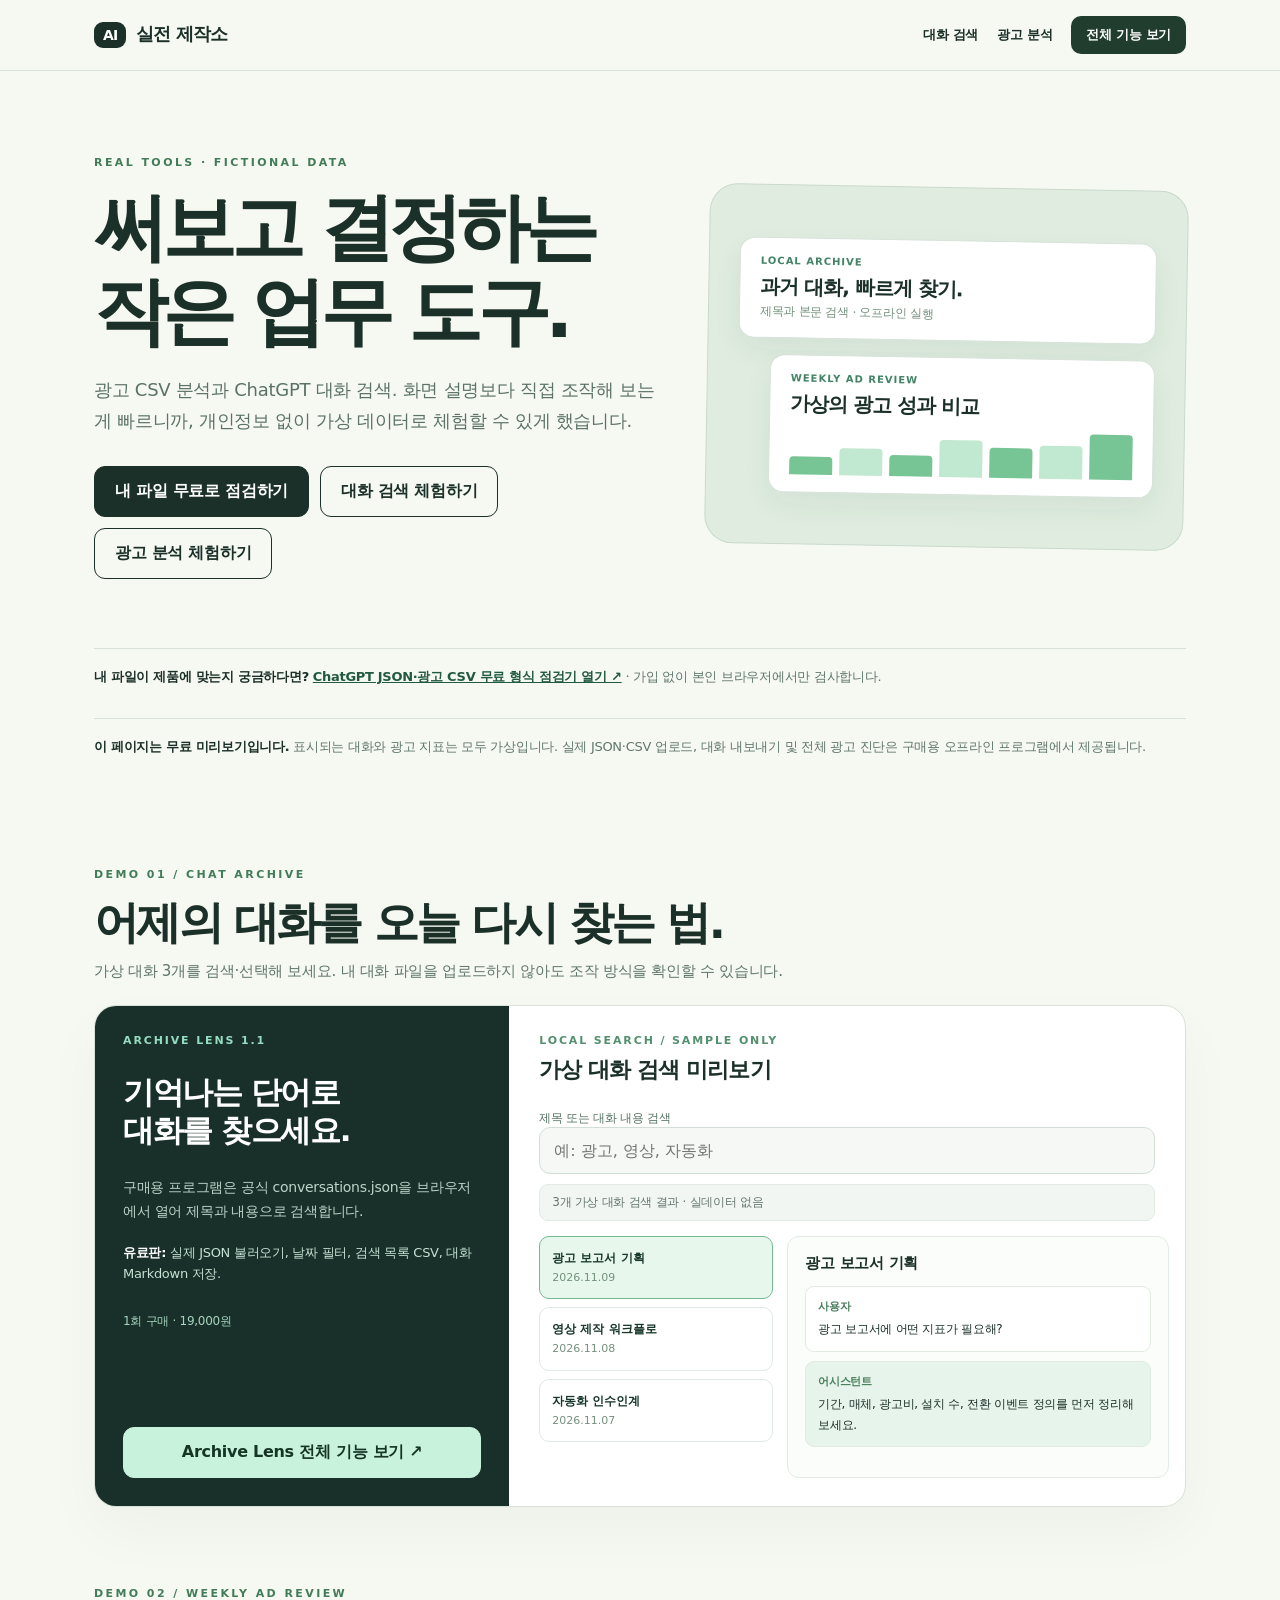
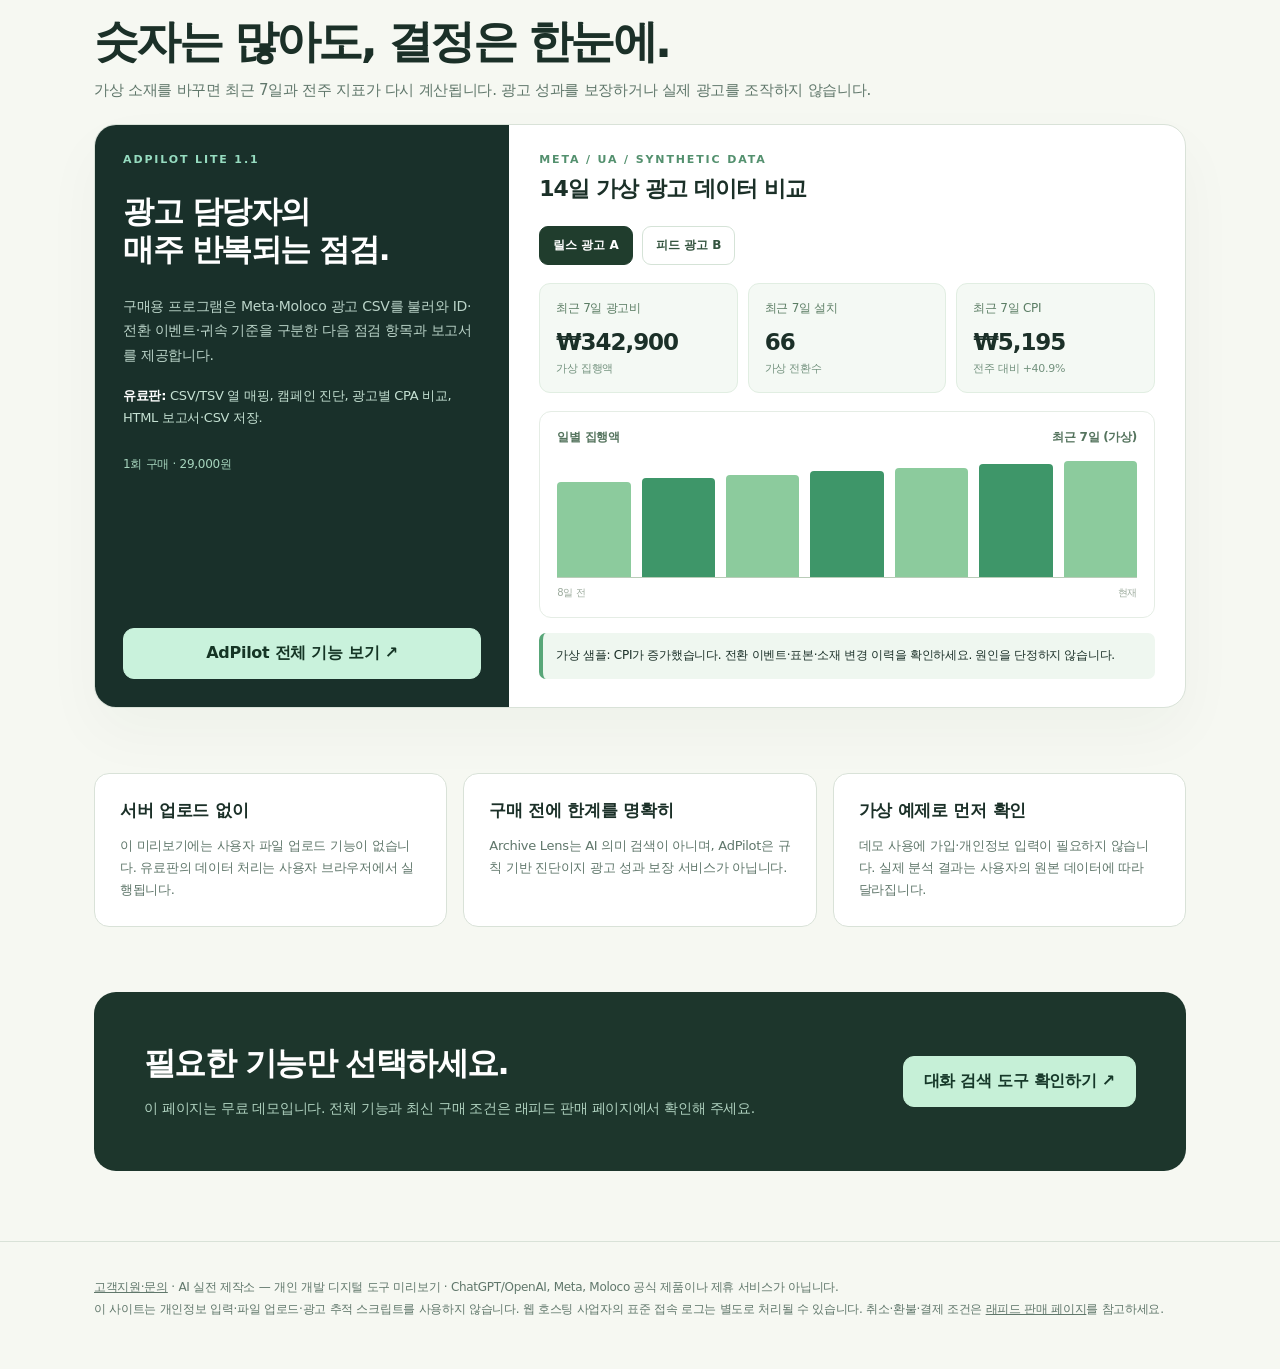
==== commit 579acace: "Add buyer support contact page and precheck entrypoints" ====
--- a/index.html
+++ b/index.html
@@ -52,6 +52,6 @@
 <div class="explain"><article><strong>서버 업로드 없이</strong><p>이 미리보기에는 사용자 파일 업로드 기능이 없습니다. 유료판의 데이터 처리는 사용자 브라우저에서 실행됩니다.</p></article><article><strong>구매 전에 한계를 명확히</strong><p>Archive Lens는 AI 의미 검색이 아니며, AdPilot은 규칙 기반 진단이지 광고 성과 보장 서비스가 아닙니다.</p></article><article><strong>가상 예제로 먼저 확인</strong><p>데모 사용에 가입·개인정보 입력이 필요하지 않습니다. 실제 분석 결과는 사용자의 원본 데이터에 따라 달라집니다.</p></article></div>
 <div class="final"><div><h2>필요한 기능만 선택하세요.</h2><p>이 페이지는 무료 데모입니다. 전체 기능과 최신 구매 조건은 래피드 판매 페이지에서 확인해 주세요.</p></div><a class="btn" href="https://www.latpeed.com/products/tej54?utm_source=ai_lab_demo&utm_medium=owned_site&utm_campaign=launch_20261114&utm_content=archive">대화 검색 도구 확인하기 ↗</a></div>
 </main>
-<footer><div class="wrap">AI 실전 제작소 — 개인 개발 디지털 도구 미리보기 · ChatGPT/OpenAI, Meta, Moloco 공식 제품이나 제휴 서비스가 아닙니다.<br>이 사이트는 개인정보 입력·파일 업로드·광고 추적 스크립트를 사용하지 않습니다. 웹 호스팅 사업자의 표준 접속 로그는 별도로 처리될 수 있습니다. 취소·환불·결제 조건은 <a href="https://www.latpeed.com/products/sb5ge?utm_source=ai_lab_demo&utm_medium=owned_site&utm_campaign=launch_20261114&utm_content=adpilot">래피드 판매 페이지</a>를 참고하세요.</div></footer>
+<footer><div class="wrap"><a href="/contact/">고객지원·문의</a> · AI 실전 제작소 — 개인 개발 디지털 도구 미리보기 · ChatGPT/OpenAI, Meta, Moloco 공식 제품이나 제휴 서비스가 아닙니다.<br>이 사이트는 개인정보 입력·파일 업로드·광고 추적 스크립트를 사용하지 않습니다. 웹 호스팅 사업자의 표준 접속 로그는 별도로 처리될 수 있습니다. 취소·환불·결제 조건은 <a href="https://www.latpeed.com/products/sb5ge?utm_source=ai_lab_demo&utm_medium=owned_site&utm_campaign=launch_20261114&utm_content=adpilot">래피드 판매 페이지</a>를 참고하세요.</div></footer>
 <script src="app.js" defer></script>
 </body></html>
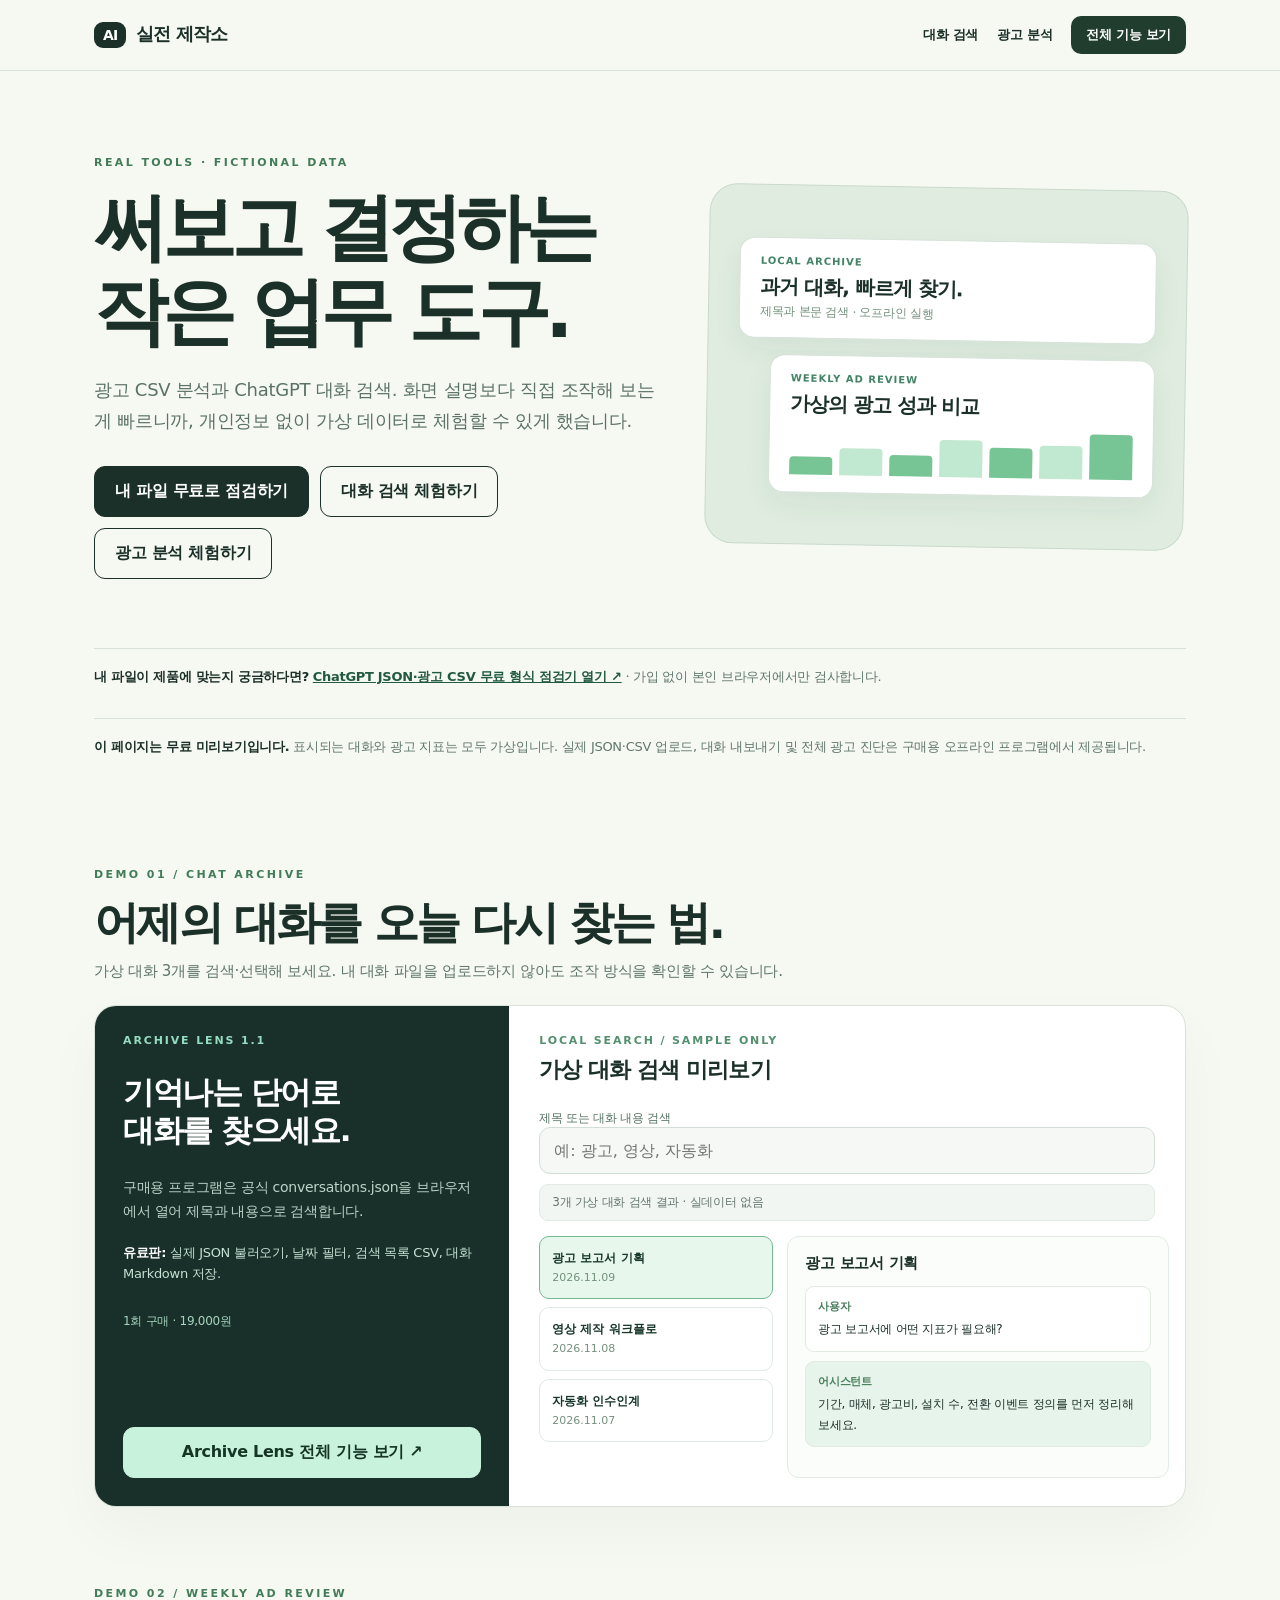
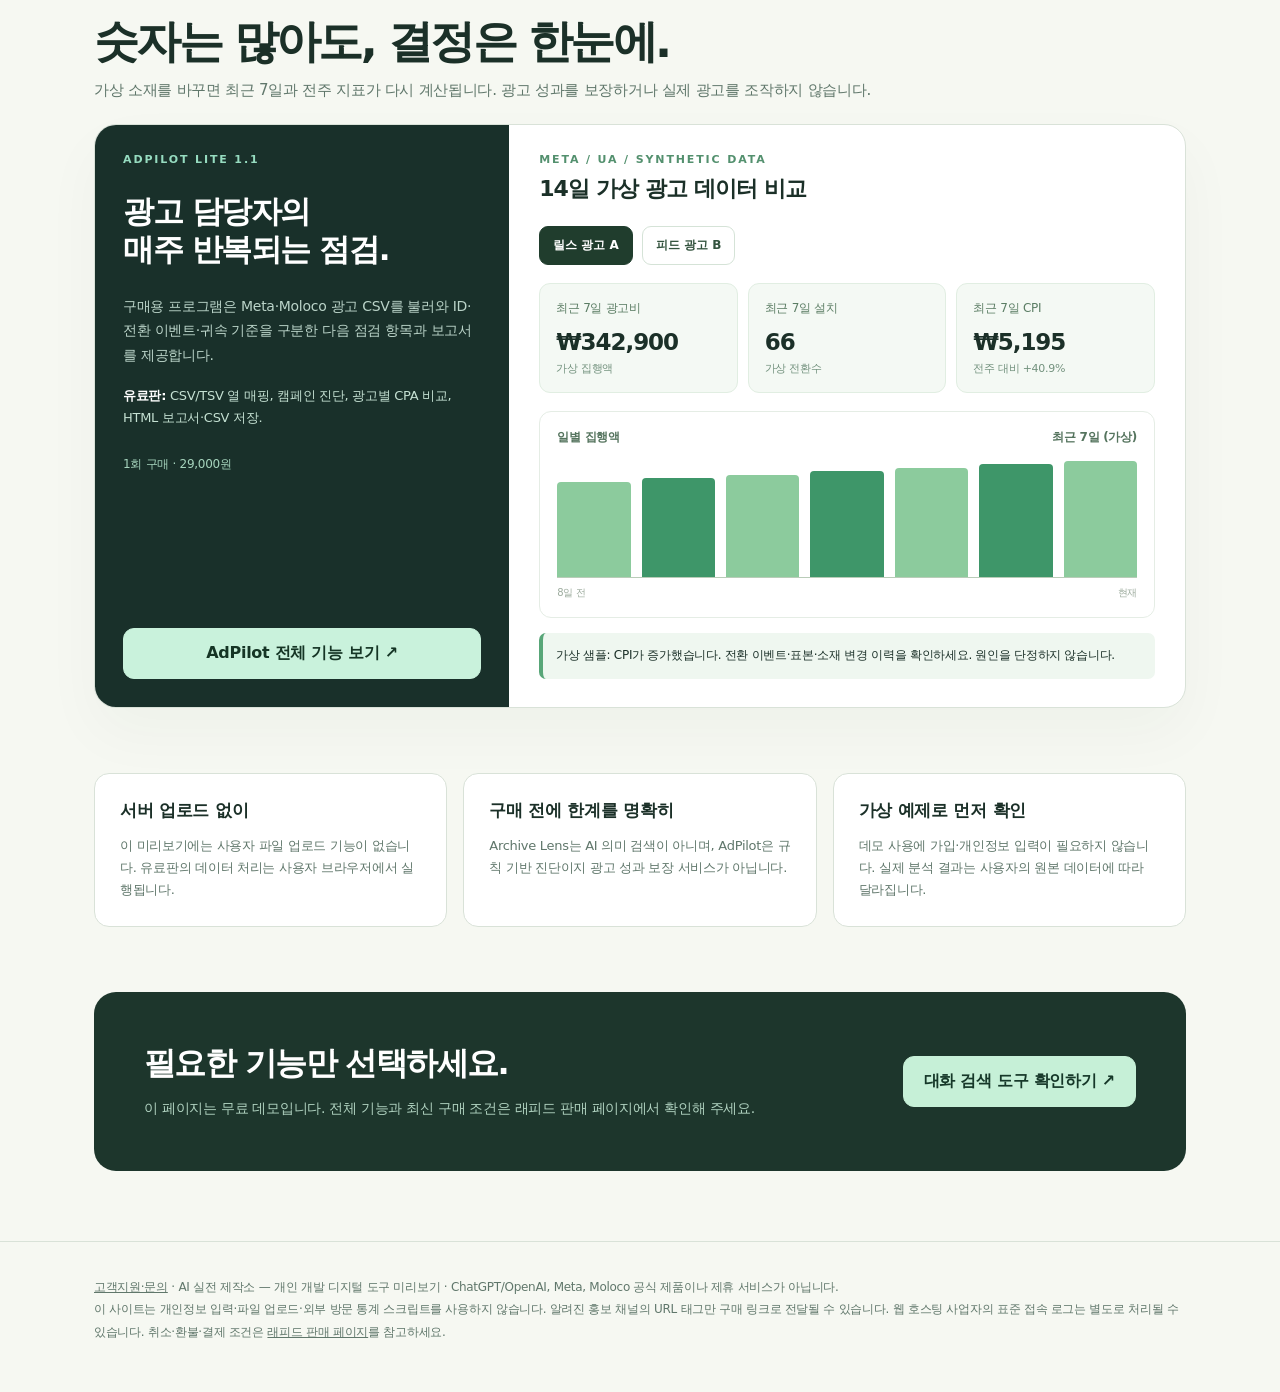
==== commit 53c1836f: "Forward allowlisted directory sources to product links without tracking" ====
--- a/index.html
+++ b/index.html
@@ -52,6 +52,7 @@
 <div class="explain"><article><strong>서버 업로드 없이</strong><p>이 미리보기에는 사용자 파일 업로드 기능이 없습니다. 유료판의 데이터 처리는 사용자 브라우저에서 실행됩니다.</p></article><article><strong>구매 전에 한계를 명확히</strong><p>Archive Lens는 AI 의미 검색이 아니며, AdPilot은 규칙 기반 진단이지 광고 성과 보장 서비스가 아닙니다.</p></article><article><strong>가상 예제로 먼저 확인</strong><p>데모 사용에 가입·개인정보 입력이 필요하지 않습니다. 실제 분석 결과는 사용자의 원본 데이터에 따라 달라집니다.</p></article></div>
 <div class="final"><div><h2>필요한 기능만 선택하세요.</h2><p>이 페이지는 무료 데모입니다. 전체 기능과 최신 구매 조건은 래피드 판매 페이지에서 확인해 주세요.</p></div><a class="btn" href="https://www.latpeed.com/products/tej54?utm_source=ai_lab_demo&utm_medium=owned_site&utm_campaign=launch_20261114&utm_content=archive">대화 검색 도구 확인하기 ↗</a></div>
 </main>
-<footer><div class="wrap"><a href="/contact/">고객지원·문의</a> · AI 실전 제작소 — 개인 개발 디지털 도구 미리보기 · ChatGPT/OpenAI, Meta, Moloco 공식 제품이나 제휴 서비스가 아닙니다.<br>이 사이트는 개인정보 입력·파일 업로드·광고 추적 스크립트를 사용하지 않습니다. 웹 호스팅 사업자의 표준 접속 로그는 별도로 처리될 수 있습니다. 취소·환불·결제 조건은 <a href="https://www.latpeed.com/products/sb5ge?utm_source=ai_lab_demo&utm_medium=owned_site&utm_campaign=launch_20261114&utm_content=adpilot">래피드 판매 페이지</a>를 참고하세요.</div></footer>
+<footer><div class="wrap"><a href="/contact/">고객지원·문의</a> · AI 실전 제작소 — 개인 개발 디지털 도구 미리보기 · ChatGPT/OpenAI, Meta, Moloco 공식 제품이나 제휴 서비스가 아닙니다.<br>이 사이트는 개인정보 입력·파일 업로드·외부 방문 통계 스크립트를 사용하지 않습니다. 알려진 홍보 채널의 URL 태그만 구매 링크로 전달될 수 있습니다. 웹 호스팅 사업자의 표준 접속 로그는 별도로 처리될 수 있습니다. 취소·환불·결제 조건은 <a href="https://www.latpeed.com/products/sb5ge?utm_source=ai_lab_demo&utm_medium=owned_site&utm_campaign=launch_20261114&utm_content=adpilot">래피드 판매 페이지</a>를 참고하세요.</div></footer>
 <script src="app.js" defer></script>
+<script src="/attribution.js" defer></script>
 </body></html>
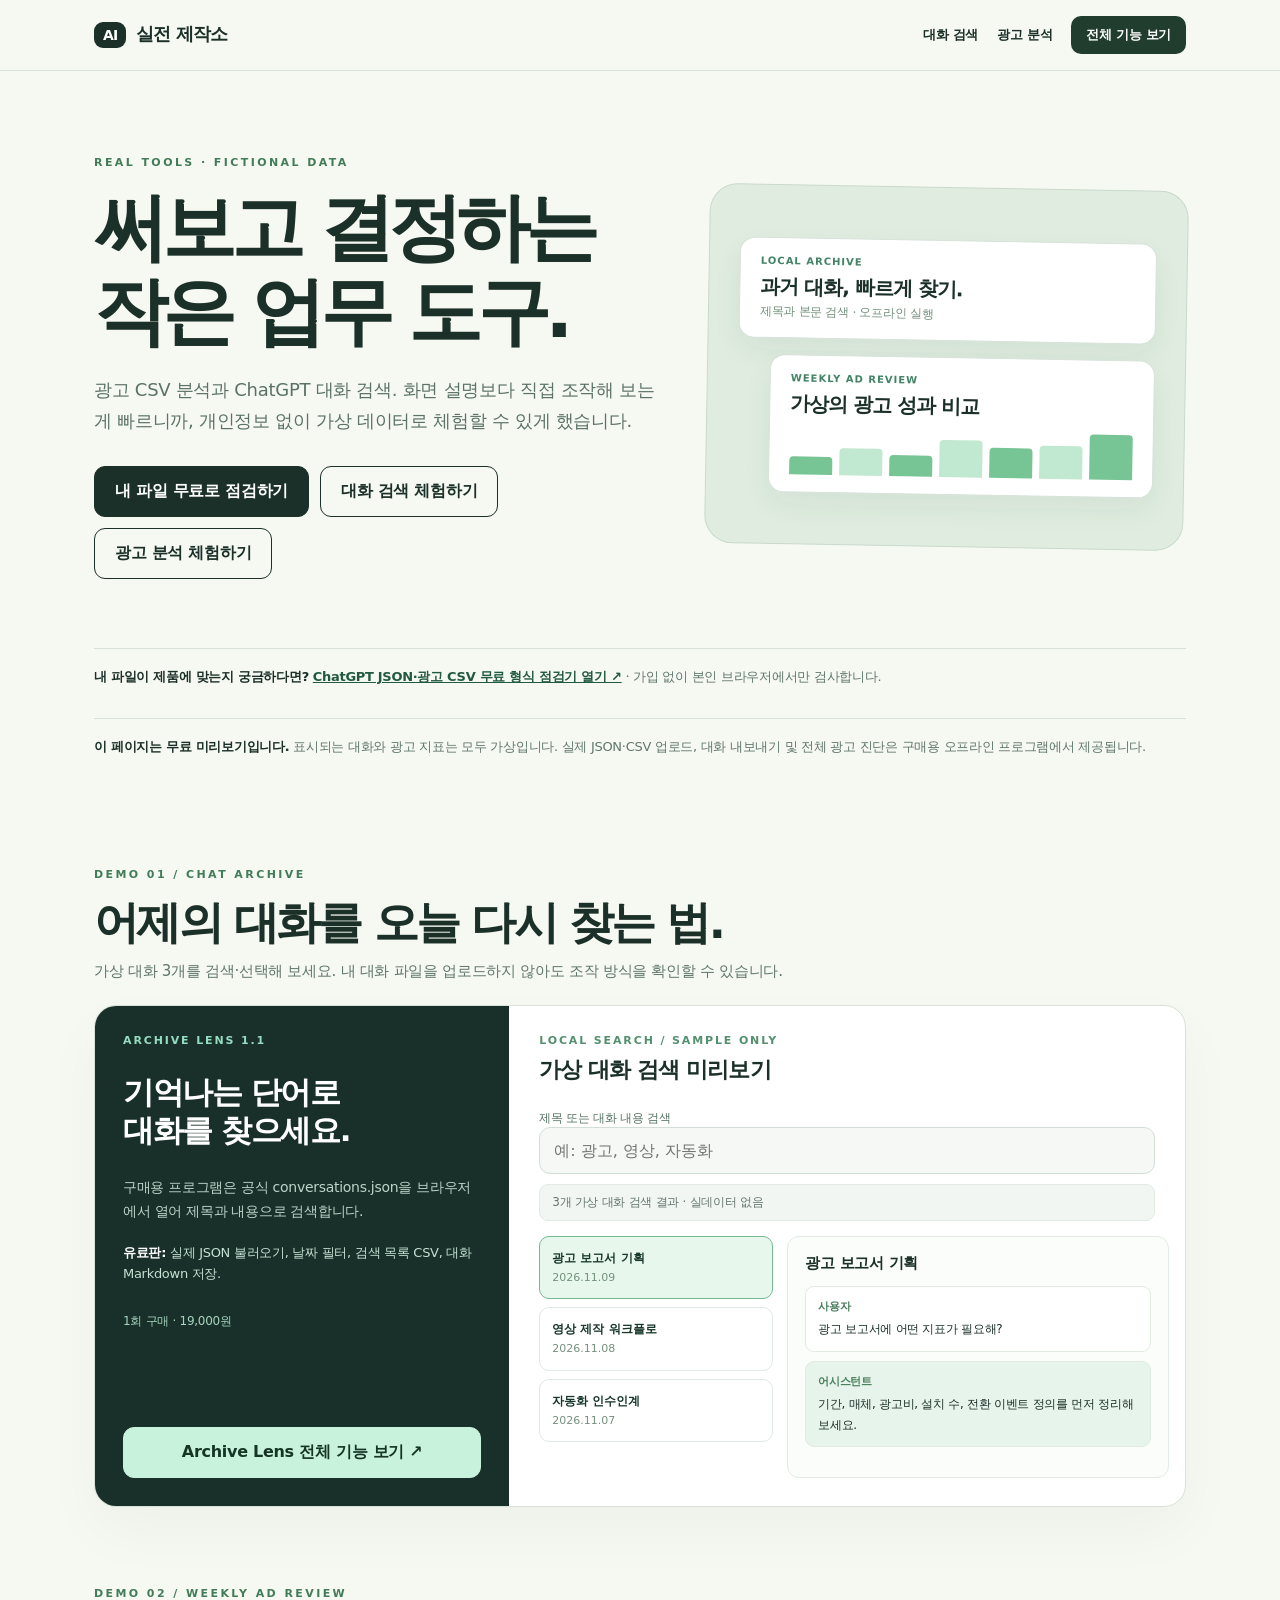
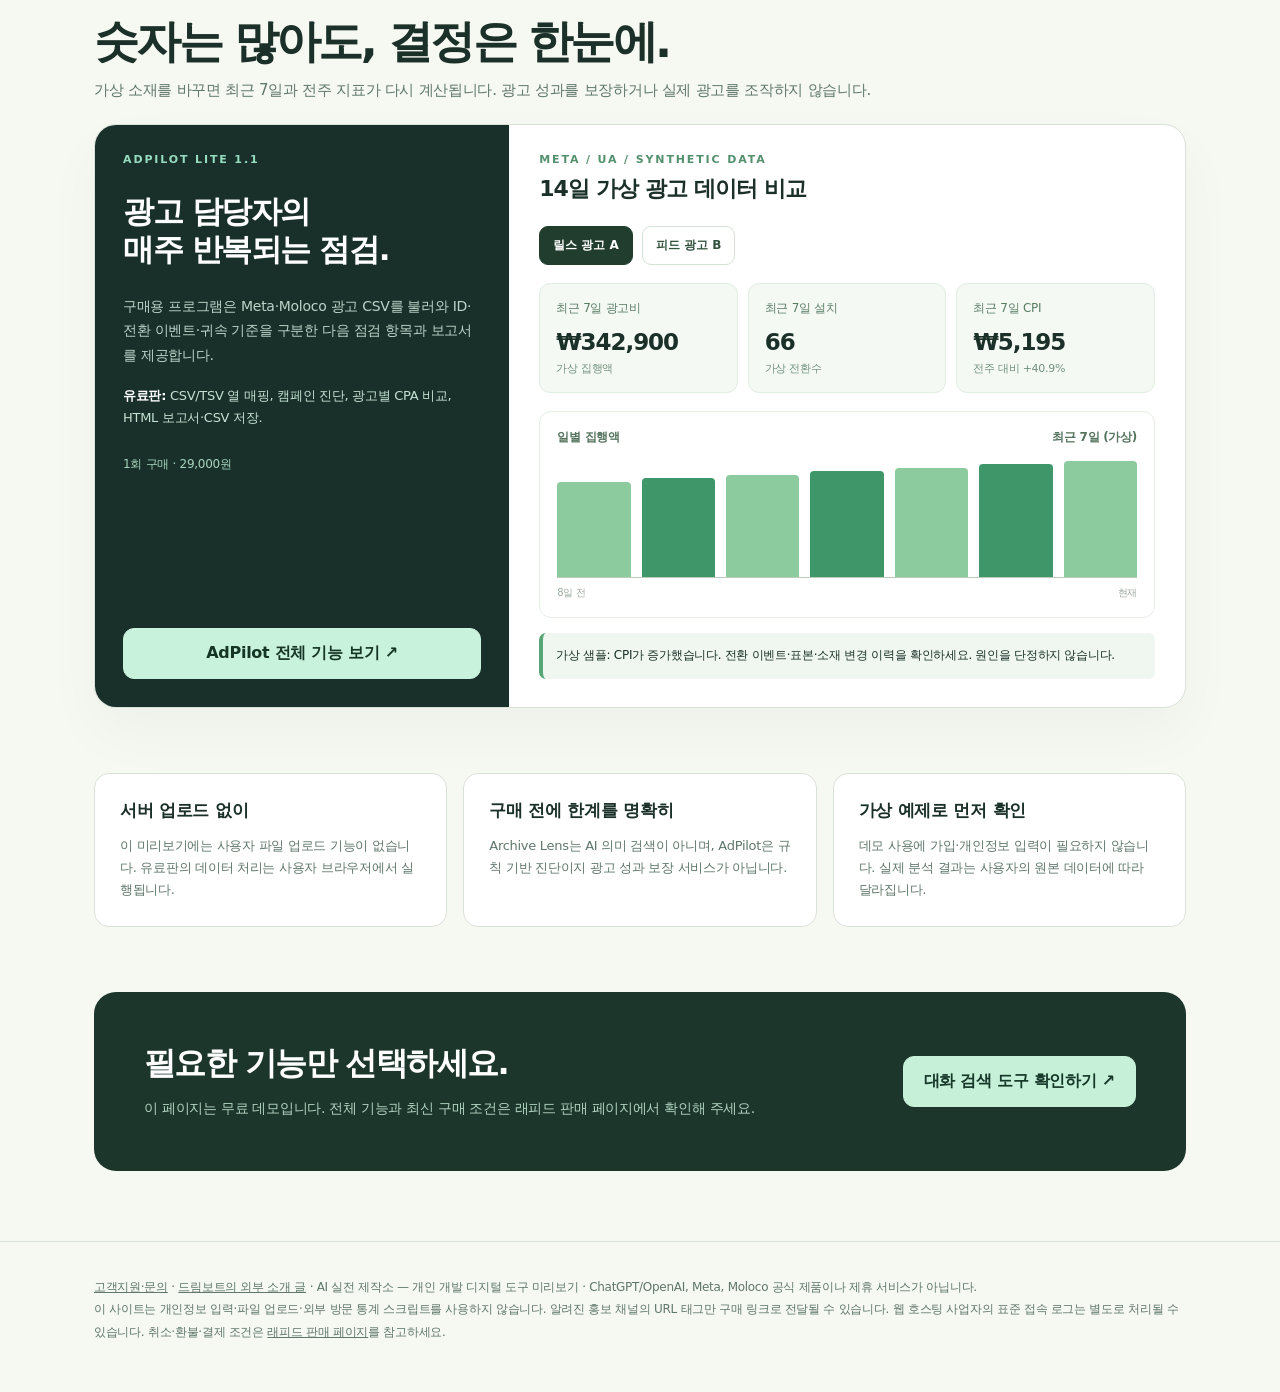
==== commit 046ae1e6: "docs: cite independent Dreamboat introduction on public demo" ====
--- a/index.html
+++ b/index.html
@@ -4,7 +4,9 @@
 <meta charset="utf-8">
 <meta name="viewport" content="width=device-width,initial-scale=1">
 <meta name="theme-color" content="#f6f8f2">
+<meta name="saaskr-verification" content="saaskr-verify-f0cc5ba8aaca8bbabbcdd9dc">
 <link rel="icon" href="favicon.svg" type="image/svg+xml">
+<link rel="alternate" type="text/plain" href="/llms.txt" title="AI 실전 제작소 서비스 안내">
 <meta name="description" content="설치 없이 바로 체험하는 오프라인 업무 도구. ChatGPT 대화 검색 Archive Lens 1.1과 Meta·Moloco 광고 CSV 분석 AdPilot Lite 1.1의 가상 데이터 미리보기.">
 <meta property="og:type" content="website">
 <meta property="og:title" content="AI 실전 제작소 | 실전 도구 무료 체험">
@@ -52,7 +54,7 @@
 <div class="explain"><article><strong>서버 업로드 없이</strong><p>이 미리보기에는 사용자 파일 업로드 기능이 없습니다. 유료판의 데이터 처리는 사용자 브라우저에서 실행됩니다.</p></article><article><strong>구매 전에 한계를 명확히</strong><p>Archive Lens는 AI 의미 검색이 아니며, AdPilot은 규칙 기반 진단이지 광고 성과 보장 서비스가 아닙니다.</p></article><article><strong>가상 예제로 먼저 확인</strong><p>데모 사용에 가입·개인정보 입력이 필요하지 않습니다. 실제 분석 결과는 사용자의 원본 데이터에 따라 달라집니다.</p></article></div>
 <div class="final"><div><h2>필요한 기능만 선택하세요.</h2><p>이 페이지는 무료 데모입니다. 전체 기능과 최신 구매 조건은 래피드 판매 페이지에서 확인해 주세요.</p></div><a class="btn" href="https://www.latpeed.com/products/tej54?utm_source=ai_lab_demo&utm_medium=owned_site&utm_campaign=launch_20261114&utm_content=archive">대화 검색 도구 확인하기 ↗</a></div>
 </main>
-<footer><div class="wrap"><a href="/contact/">고객지원·문의</a> · AI 실전 제작소 — 개인 개발 디지털 도구 미리보기 · ChatGPT/OpenAI, Meta, Moloco 공식 제품이나 제휴 서비스가 아닙니다.<br>이 사이트는 개인정보 입력·파일 업로드·외부 방문 통계 스크립트를 사용하지 않습니다. 알려진 홍보 채널의 URL 태그만 구매 링크로 전달될 수 있습니다. 웹 호스팅 사업자의 표준 접속 로그는 별도로 처리될 수 있습니다. 취소·환불·결제 조건은 <a href="https://www.latpeed.com/products/sb5ge?utm_source=ai_lab_demo&utm_medium=owned_site&utm_campaign=launch_20261114&utm_content=adpilot">래피드 판매 페이지</a>를 참고하세요.</div></footer>
+<footer><div class="wrap"><a href="/contact/">고객지원·문의</a> · <a href="https://dreamboat.kr/discover/ai-practical-lab-chatgpt-archive-ad-csv" rel="noopener noreferrer">드림보트의 외부 소개 글</a> · AI 실전 제작소 — 개인 개발 디지털 도구 미리보기 · ChatGPT/OpenAI, Meta, Moloco 공식 제품이나 제휴 서비스가 아닙니다.<br>이 사이트는 개인정보 입력·파일 업로드·외부 방문 통계 스크립트를 사용하지 않습니다. 알려진 홍보 채널의 URL 태그만 구매 링크로 전달될 수 있습니다. 웹 호스팅 사업자의 표준 접속 로그는 별도로 처리될 수 있습니다. 취소·환불·결제 조건은 <a href="https://www.latpeed.com/products/sb5ge?utm_source=ai_lab_demo&utm_medium=owned_site&utm_campaign=launch_20261114&utm_content=adpilot">래피드 판매 페이지</a>를 참고하세요.</div></footer>
 <script src="app.js" defer></script>
 <script src="/attribution.js" defer></script>
 </body></html>
